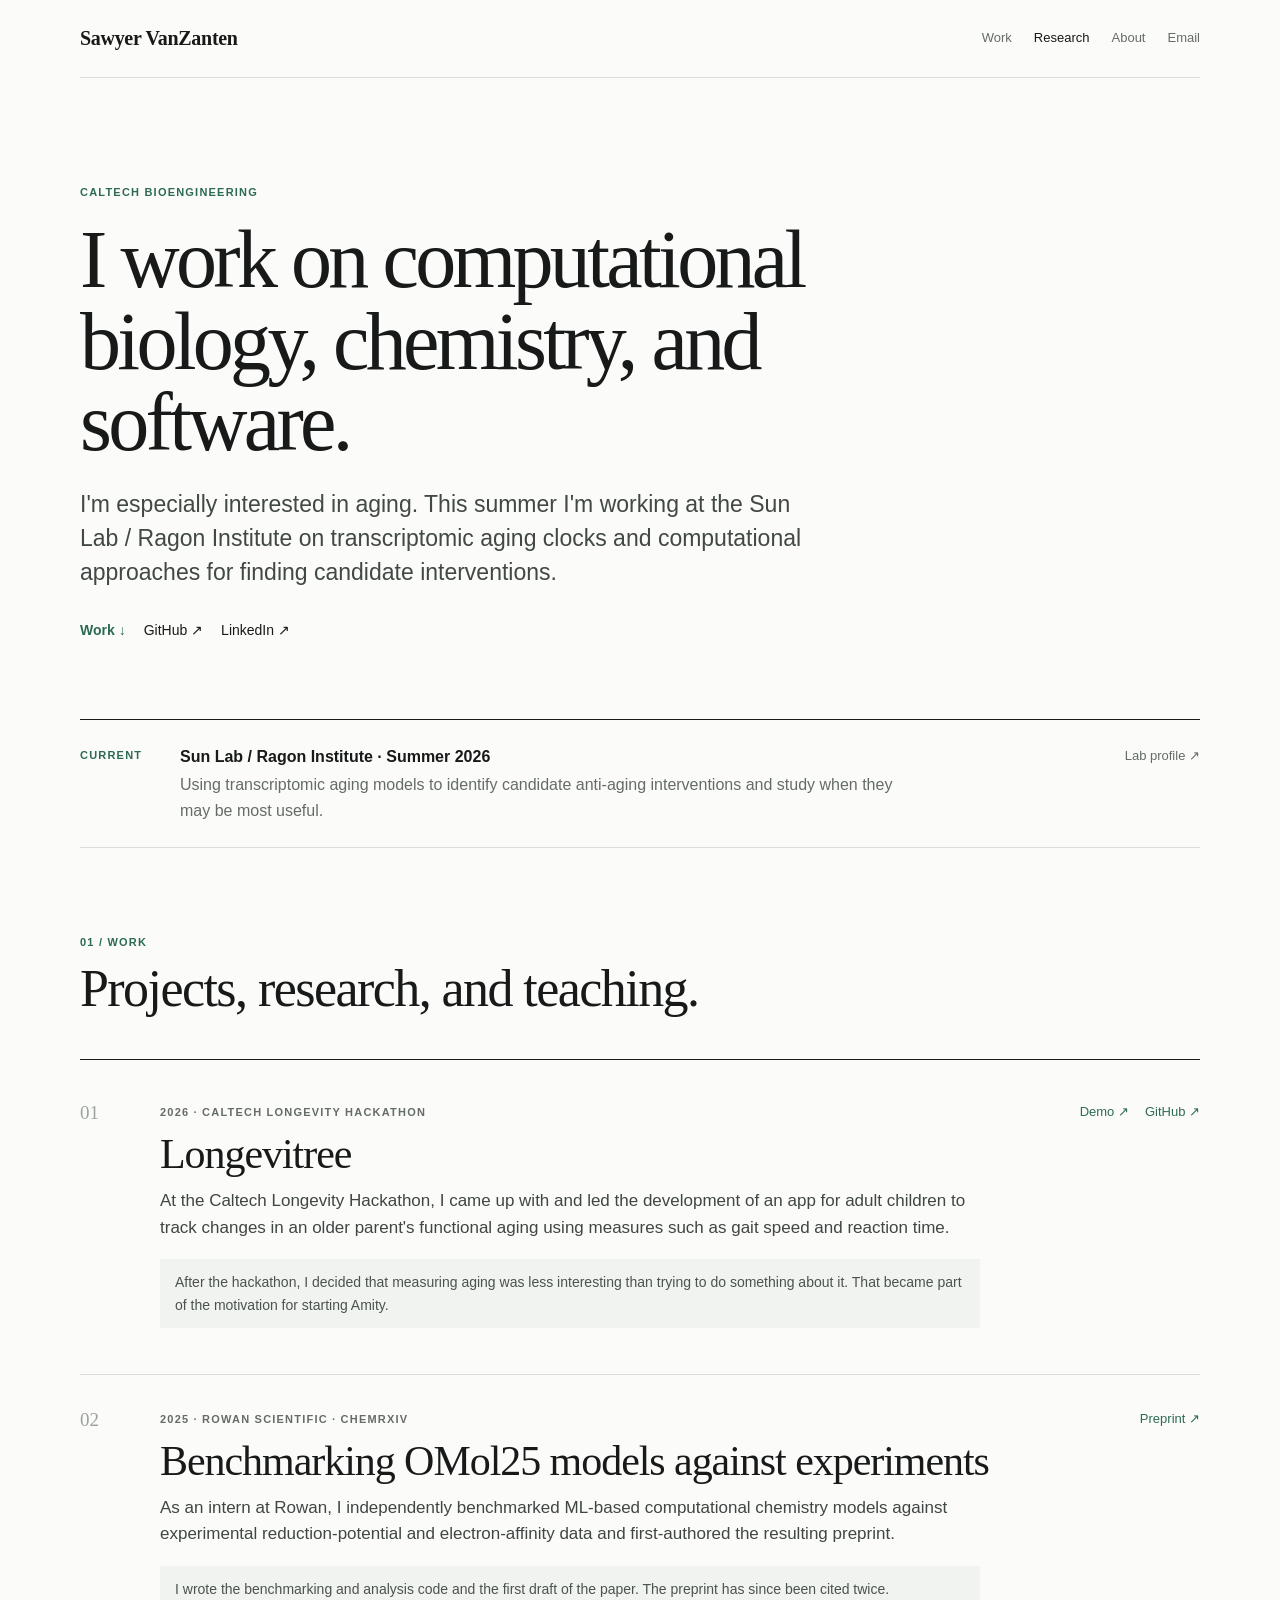
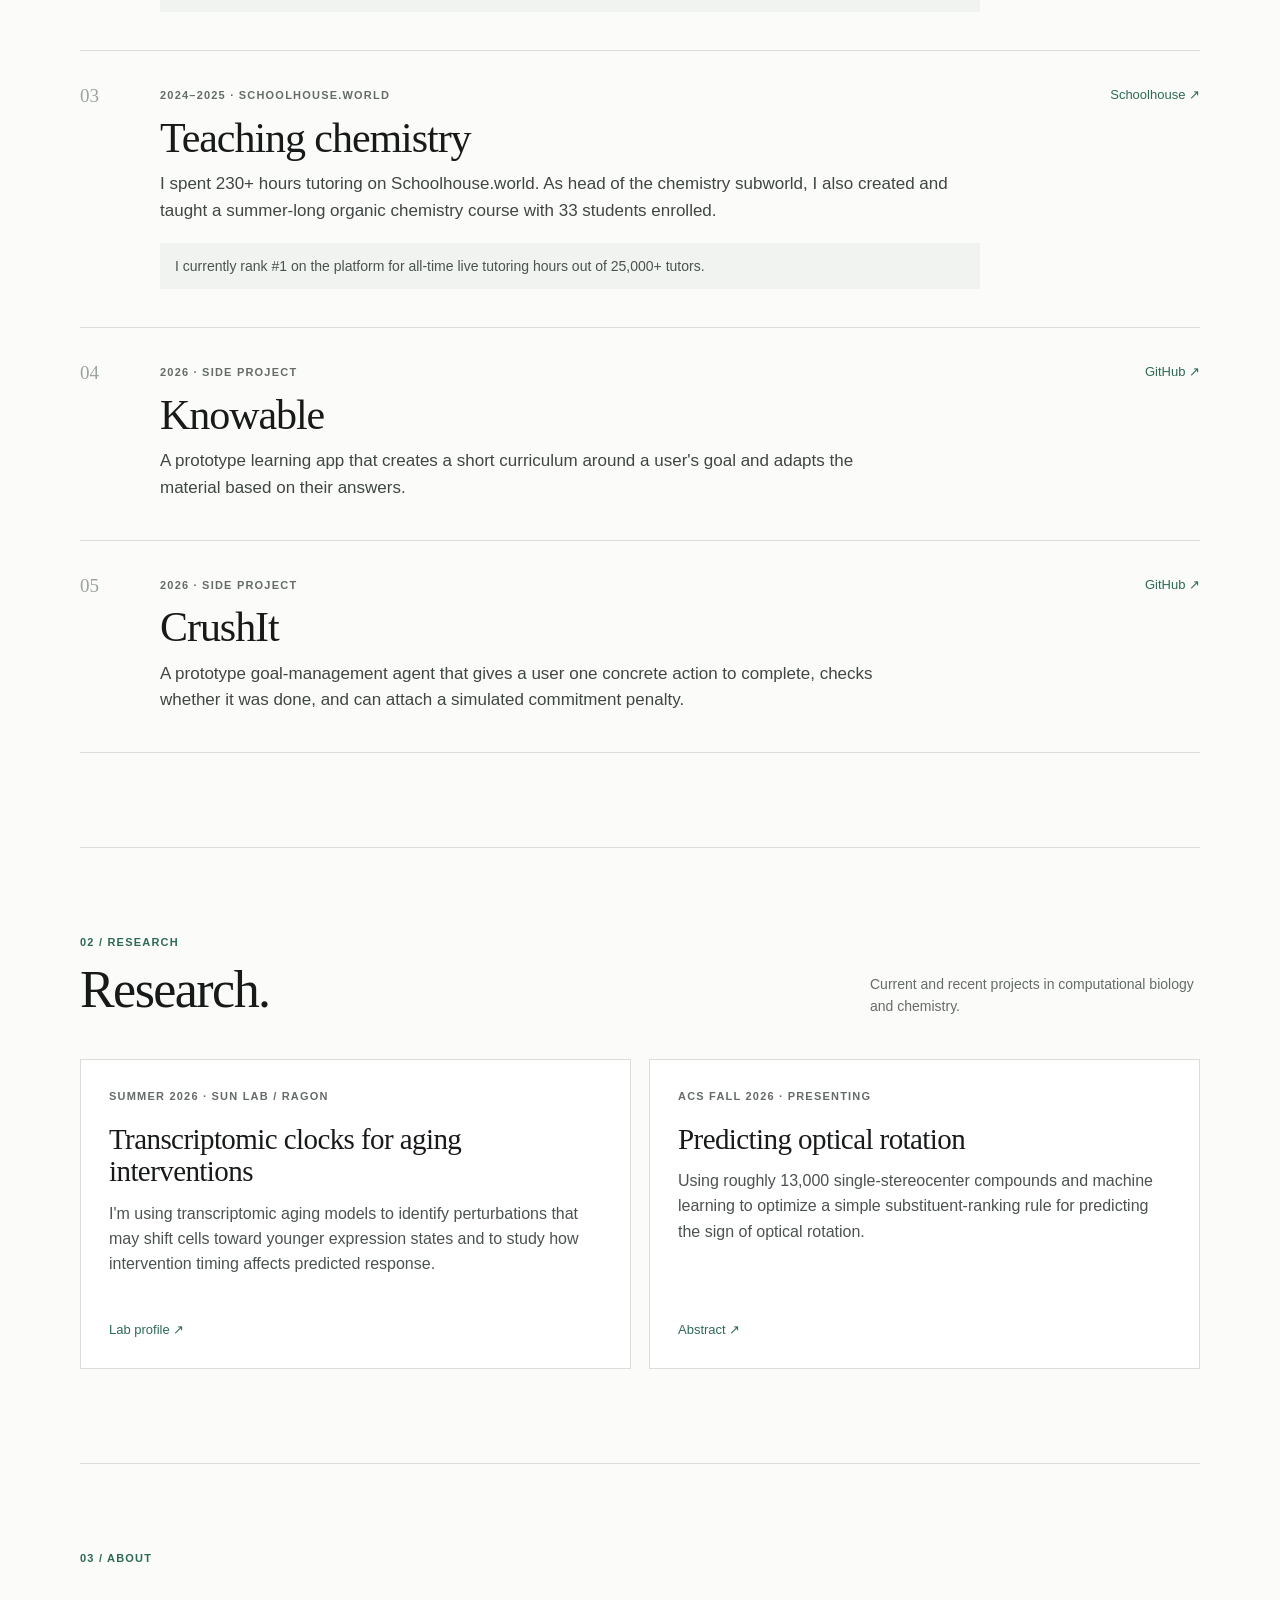
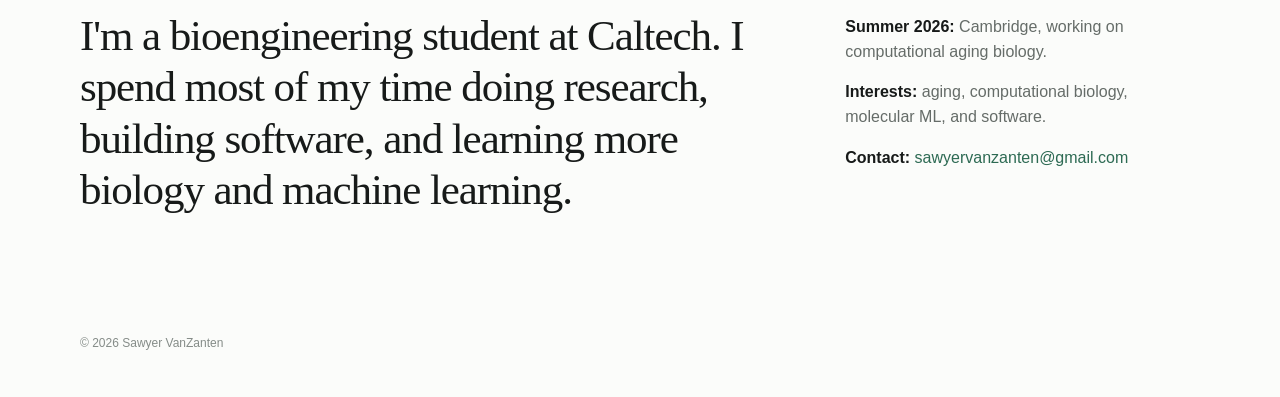
==== index.html @ 2678e421 "Make portfolio copy more direct" ====
<!doctype html>
<html lang="en">
<head>
  <meta charset="utf-8" />
  <meta name="viewport" content="width=device-width, initial-scale=1" />
  <meta name="description" content="Sawyer VanZanten — bioengineering, computational biology, chemistry, and software." />
  <title>Sawyer VanZanten</title>
  <link rel="icon" href="favicon.svg" type="image/svg+xml" />
  <link rel="stylesheet" href="styles.css" />
  <script src="script.js" defer></script>
</head>
<body>
  <header class="site-header">
    <a class="name" href="#top">Sawyer VanZanten</a>
    <nav aria-label="Primary navigation">
      <a href="#work">Work</a>
      <a href="#research">Research</a>
      <a href="#about">About</a>
      <a href="mailto:sawyervanzanten@gmail.com">Email</a>
    </nav>
  </header>

  <main id="top">
    <section class="hero">
      <p class="eyebrow">CALTECH BIOENGINEERING</p>
      <h1>I work on computational biology, chemistry, and software.</h1>
      <p class="lede">I'm especially interested in aging. This summer I'm working at the Sun Lab / Ragon Institute on transcriptomic aging clocks and computational approaches for finding candidate interventions.</p>
      <div class="hero-links">
        <a class="primary-link" href="#work">Work ↓</a>
        <a href="https://github.com/recant" target="_blank" rel="noreferrer">GitHub ↗</a>
        <a href="https://www.linkedin.com/in/sawyer-vanzanten" target="_blank" rel="noreferrer">LinkedIn ↗</a>
      </div>
    </section>

    <section class="now-panel" aria-label="Current work">
      <div class="now-label">CURRENT</div>
      <div class="now-copy">
        <p class="now-title">Sun Lab / Ragon Institute · Summer 2026</p>
        <p>Using transcriptomic aging models to identify candidate anti-aging interventions and study when they may be most useful.</p>
      </div>
      <a href="https://sunlab.mit.edu/members/sawyer-vanzanten.html" target="_blank" rel="noreferrer">Lab profile ↗</a>
    </section>

    <section id="work" class="section">
      <div class="section-head">
        <p class="section-kicker">01 / Work</p>
        <h2>Projects, research, and teaching.</h2>
      </div>

      <div class="work-list">
        <article class="work-card featured">
          <div class="work-index">01</div>
          <div class="work-main">
            <div class="work-topline">
              <p class="meta">2026 · Caltech Longevity Hackathon</p>
              <div class="links"><a href="https://longevityhackathontest.onrender.com/" target="_blank" rel="noreferrer">Demo ↗</a><a href="https://github.com/recant/longevityhackathon" target="_blank" rel="noreferrer">GitHub ↗</a></div>
            </div>
            <h3>Longevitree</h3>
            <p class="work-summary">At the Caltech Longevity Hackathon, I came up with and led the development of an app for adult children to track changes in an older parent's functional aging using measures such as gait speed and reaction time.</p>
            <p class="work-note">After the hackathon, I decided that measuring aging was less interesting than trying to do something about it. That became part of the motivation for starting Amity.</p>
          </div>
        </article>

        <article class="work-card">
          <div class="work-index">02</div>
          <div class="work-main">
            <div class="work-topline">
              <p class="meta">2025 · Rowan Scientific · ChemRxiv</p>
              <div class="links"><a href="https://doi.org/10.26434/chemrxiv-2025-3stpx" target="_blank" rel="noreferrer">Preprint ↗</a></div>
            </div>
            <h3>Benchmarking OMol25 models against experiments</h3>
            <p class="work-summary">As an intern at Rowan, I independently benchmarked ML-based computational chemistry models against experimental reduction-potential and electron-affinity data and first-authored the resulting preprint.</p>
            <p class="work-note">I wrote the benchmarking and analysis code and the first draft of the paper. The preprint has since been cited twice.</p>
          </div>
        </article>

        <article class="work-card">
          <div class="work-index">03</div>
          <div class="work-main">
            <div class="work-topline">
              <p class="meta">2024–2025 · Schoolhouse.world</p>
              <div class="links"><a href="https://schoolhouse.world" target="_blank" rel="noreferrer">Schoolhouse ↗</a></div>
            </div>
            <h3>Teaching chemistry</h3>
            <p class="work-summary">I spent 230+ hours tutoring on Schoolhouse.world. As head of the chemistry subworld, I also created and taught a summer-long organic chemistry course with 33 students enrolled.</p>
            <p class="work-note">I currently rank #1 on the platform for all-time live tutoring hours out of 25,000+ tutors.</p>
          </div>
        </article>

        <article class="work-card compact">
          <div class="work-index">04</div>
          <div class="work-main">
            <div class="work-topline">
              <p class="meta">2026 · Side project</p>
              <div class="links"><a href="https://github.com/recant/Knowable" target="_blank" rel="noreferrer">GitHub ↗</a></div>
            </div>
            <h3>Knowable</h3>
            <p class="work-summary">A prototype learning app that creates a short curriculum around a user's goal and adapts the material based on their answers.</p>
          </div>
        </article>

        <article class="work-card compact">
          <div class="work-index">05</div>
          <div class="work-main">
            <div class="work-topline">
              <p class="meta">2026 · Side project</p>
              <div class="links"><a href="https://github.com/recant/CrushIt" target="_blank" rel="noreferrer">GitHub ↗</a></div>
            </div>
            <h3>CrushIt</h3>
            <p class="work-summary">A prototype goal-management agent that gives a user one concrete action to complete, checks whether it was done, and can attach a simulated commitment penalty.</p>
          </div>
        </article>
      </div>
    </section>

    <section id="research" class="section">
      <div class="section-head split-head">
        <div>
          <p class="section-kicker">02 / Research</p>
          <h2>Research.</h2>
        </div>
        <p class="section-aside">Current and recent projects in computational biology and chemistry.</p>
      </div>

      <div class="research-grid">
        <article class="research-card">
          <p class="meta">SUMMER 2026 · SUN LAB / RAGON</p>
          <h3>Transcriptomic clocks for aging interventions</h3>
          <p>I'm using transcriptomic aging models to identify perturbations that may shift cells toward younger expression states and to study how intervention timing affects predicted response.</p>
          <a href="https://sunlab.mit.edu/members/sawyer-vanzanten.html" target="_blank" rel="noreferrer">Lab profile ↗</a>
        </article>

        <article class="research-card">
          <p class="meta">ACS FALL 2026 · PRESENTING</p>
          <h3>Predicting optical rotation</h3>
          <p>Using roughly 13,000 single-stereocenter compounds and machine learning to optimize a simple substituent-ranking rule for predicting the sign of optical rotation.</p>
          <a href="https://docs.google.com/document/d/1gj6hJZGkeKxrxaBewzFp7AXgk-JntTfAGj2xWqQ45ts/edit?usp=sharing" target="_blank" rel="noreferrer">Abstract ↗</a>
        </article>
      </div>
    </section>

    <section id="about" class="section about">
      <div class="section-head">
        <p class="section-kicker">03 / About</p>
      </div>
      <div class="about-grid">
        <p class="about-big">I'm a bioengineering student at Caltech. I spend most of my time doing research, building software, and learning more biology and machine learning.</p>
        <div class="about-small">
          <p><strong>Summer 2026:</strong> Cambridge, working on computational aging biology.</p>
          <p><strong>Interests:</strong> aging, computational biology, molecular ML, and software.</p>
          <p><strong>Contact:</strong> <a href="mailto:sawyervanzanten@gmail.com">sawyervanzanten@gmail.com</a></p>
        </div>
      </div>
    </section>
  </main>

  <footer>
    <span>© <span id="year"></span> Sawyer VanZanten</span>
  </footer>
</body>
</html>
---- styles.css ----
:root {
  --ink: #171a19;
  --muted: #656c68;
  --line: #d9dedb;
  --paper: #fbfcfa;
  --soft: #f0f3f0;
  --accent: #2d6a53;
  --max: 1120px;
}

* { box-sizing: border-box; }
html { scroll-behavior: smooth; }
body {
  margin: 0;
  color: var(--ink);
  background: var(--paper);
  font-family: Inter, ui-sans-serif, -apple-system, BlinkMacSystemFont, "Segoe UI", Helvetica, Arial, sans-serif;
  font-size: 16px;
  line-height: 1.58;
  -webkit-font-smoothing: antialiased;
}

a { color: inherit; text-decoration: none; }
a:hover { color: var(--accent); }

.site-header {
  width: min(calc(100% - 48px), var(--max));
  margin: 0 auto;
  min-height: 78px;
  display: flex;
  align-items: center;
  justify-content: space-between;
  gap: 24px;
  border-bottom: 1px solid var(--line);
}

.name {
  font-family: Georgia, "Times New Roman", serif;
  font-size: 20px;
  font-weight: 600;
  letter-spacing: -.015em;
}

nav { display: flex; gap: 22px; align-items: center; }
nav a { color: var(--muted); font-size: 13px; }
nav a.active, nav a:hover { color: var(--ink); }

main, footer {
  width: min(calc(100% - 48px), var(--max));
  margin: 0 auto;
}

.hero {
  padding: 106px 0 78px;
  max-width: 950px;
}

.eyebrow, .section-kicker, .meta, .now-label {
  margin: 0;
  font-size: 11px;
  font-weight: 700;
  letter-spacing: .11em;
  text-transform: uppercase;
}

.eyebrow, .section-kicker { color: var(--accent); }

.hero h1 {
  margin: 18px 0 24px;
  max-width: 930px;
  font-family: Georgia, "Times New Roman", serif;
  font-size: clamp(48px, 7vw, 82px);
  line-height: .99;
  font-weight: 400;
  letter-spacing: -.045em;
}

.lede {
  max-width: 750px;
  margin: 0;
  color: #414845;
  font-size: clamp(18px, 2.2vw, 23px);
  line-height: 1.48;
}

.hero-links {
  display: flex;
  flex-wrap: wrap;
  gap: 18px;
  margin-top: 30px;
  font-size: 14px;
}
.primary-link { color: var(--accent); font-weight: 700; }

.now-panel {
  display: grid;
  grid-template-columns: 76px 1fr auto;
  gap: 24px;
  align-items: start;
  padding: 24px 0;
  border-top: 1px solid var(--ink);
  border-bottom: 1px solid var(--line);
}
.now-label { color: var(--accent); padding-top: 3px; }
.now-copy p { margin: 0; }
.now-title { font-weight: 700; margin-bottom: 3px !important; }
.now-copy p:last-child { color: var(--muted); max-width: 720px; }
.now-panel > a { font-size: 13px; color: var(--muted); white-space: nowrap; padding-top: 2px; }

.section {
  padding: 86px 0 94px;
  border-bottom: 1px solid var(--line);
}
.section-head { margin-bottom: 42px; }
.section-head h2 {
  max-width: 760px;
  margin: 11px 0 0;
  font-family: Georgia, "Times New Roman", serif;
  font-size: clamp(34px, 4.6vw, 52px);
  line-height: 1.05;
  font-weight: 400;
  letter-spacing: -.03em;
}
.split-head {
  display: grid;
  grid-template-columns: minmax(0, 1fr) 330px;
  gap: 56px;
  align-items: end;
}
.section-aside { margin: 0; color: var(--muted); font-size: 14px; }

.work-list { border-top: 1px solid var(--ink); }
.work-card {
  display: grid;
  grid-template-columns: 58px 1fr;
  gap: 22px;
  padding: 34px 0 38px;
  border-bottom: 1px solid var(--line);
}
.work-card.featured { padding-top: 42px; padding-bottom: 46px; }
.work-index {
  color: #9ba39e;
  font-family: Georgia, "Times New Roman", serif;
  font-size: 19px;
  line-height: 1.2;
}
.work-topline {
  display: flex;
  align-items: baseline;
  justify-content: space-between;
  gap: 24px;
}
.meta { color: var(--muted); }
.links { display: flex; gap: 16px; flex-wrap: wrap; font-size: 13px; }
.links a { color: var(--accent); }
.work-card h3 {
  margin: 10px 0 10px;
  font-family: Georgia, "Times New Roman", serif;
  font-size: clamp(28px, 3.8vw, 42px);
  line-height: 1.08;
  font-weight: 500;
  letter-spacing: -.025em;
}
.work-summary {
  max-width: 820px;
  margin: 0;
  color: #3f4643;
  font-size: 17px;
}
.work-note {
  max-width: 820px;
  margin: 18px 0 0;
  padding: 12px 15px;
  background: var(--soft);
  color: #4b534f;
  font-size: 14px;
}
.work-note span { color: var(--ink); font-weight: 700; }
.compact .work-summary { max-width: 720px; }

.research-grid {
  display: grid;
  grid-template-columns: repeat(2, minmax(0, 1fr));
  gap: 18px;
}
.research-card {
  min-height: 310px;
  display: flex;
  flex-direction: column;
  padding: 28px;
  border: 1px solid var(--line);
  background: #fff;
}
.research-card h3 {
  margin: 17px 0 13px;
  font-family: Georgia, "Times New Roman", serif;
  font-size: 29px;
  line-height: 1.12;
  font-weight: 500;
  letter-spacing: -.02em;
}
.research-card > p:not(.meta) { margin: 0; color: #4b524f; }
.research-card > a { margin-top: auto; padding-top: 26px; color: var(--accent); font-size: 13px; }

.about { border-bottom: 0; }
.about-grid {
  display: grid;
  grid-template-columns: minmax(0, 1.55fr) minmax(260px, .8fr);
  gap: 78px;
  align-items: start;
}
.about-big {
  margin: 0;
  font-family: Georgia, "Times New Roman", serif;
  font-size: clamp(29px, 4vw, 43px);
  line-height: 1.2;
  letter-spacing: -.025em;
}
.about-small { padding-top: 4px; }
.about-small p { margin: 0 0 15px; color: var(--muted); }
.about-small strong { color: var(--ink); }
.about-small a { color: var(--accent); }

footer {
  display: flex;
  justify-content: space-between;
  gap: 24px;
  padding: 24px 0 44px;
  color: #858c88;
  font-size: 12px;
}

@media (max-width: 760px) {
  .site-header, main, footer { width: min(calc(100% - 30px), var(--max)); }
  .site-header { min-height: 68px; }
  nav { gap: 13px; }
  nav a:nth-child(2) { display: none; }
  .hero { padding: 70px 0 58px; }
  .hero h1 { font-size: 49px; }
  .now-panel { grid-template-columns: 1fr; gap: 8px; }
  .now-panel > a { padding-top: 4px; }
  .section { padding: 64px 0 68px; }
  .split-head { grid-template-columns: 1fr; gap: 20px; }
  .work-card { grid-template-columns: 34px 1fr; gap: 10px; }
  .work-topline { display: block; }
  .links { margin-top: 7px; }
  .research-grid, .about-grid { grid-template-columns: 1fr; }
  .research-card { min-height: 0; }
  .about-grid { gap: 30px; }
  footer { flex-direction: column; gap: 4px; }
}
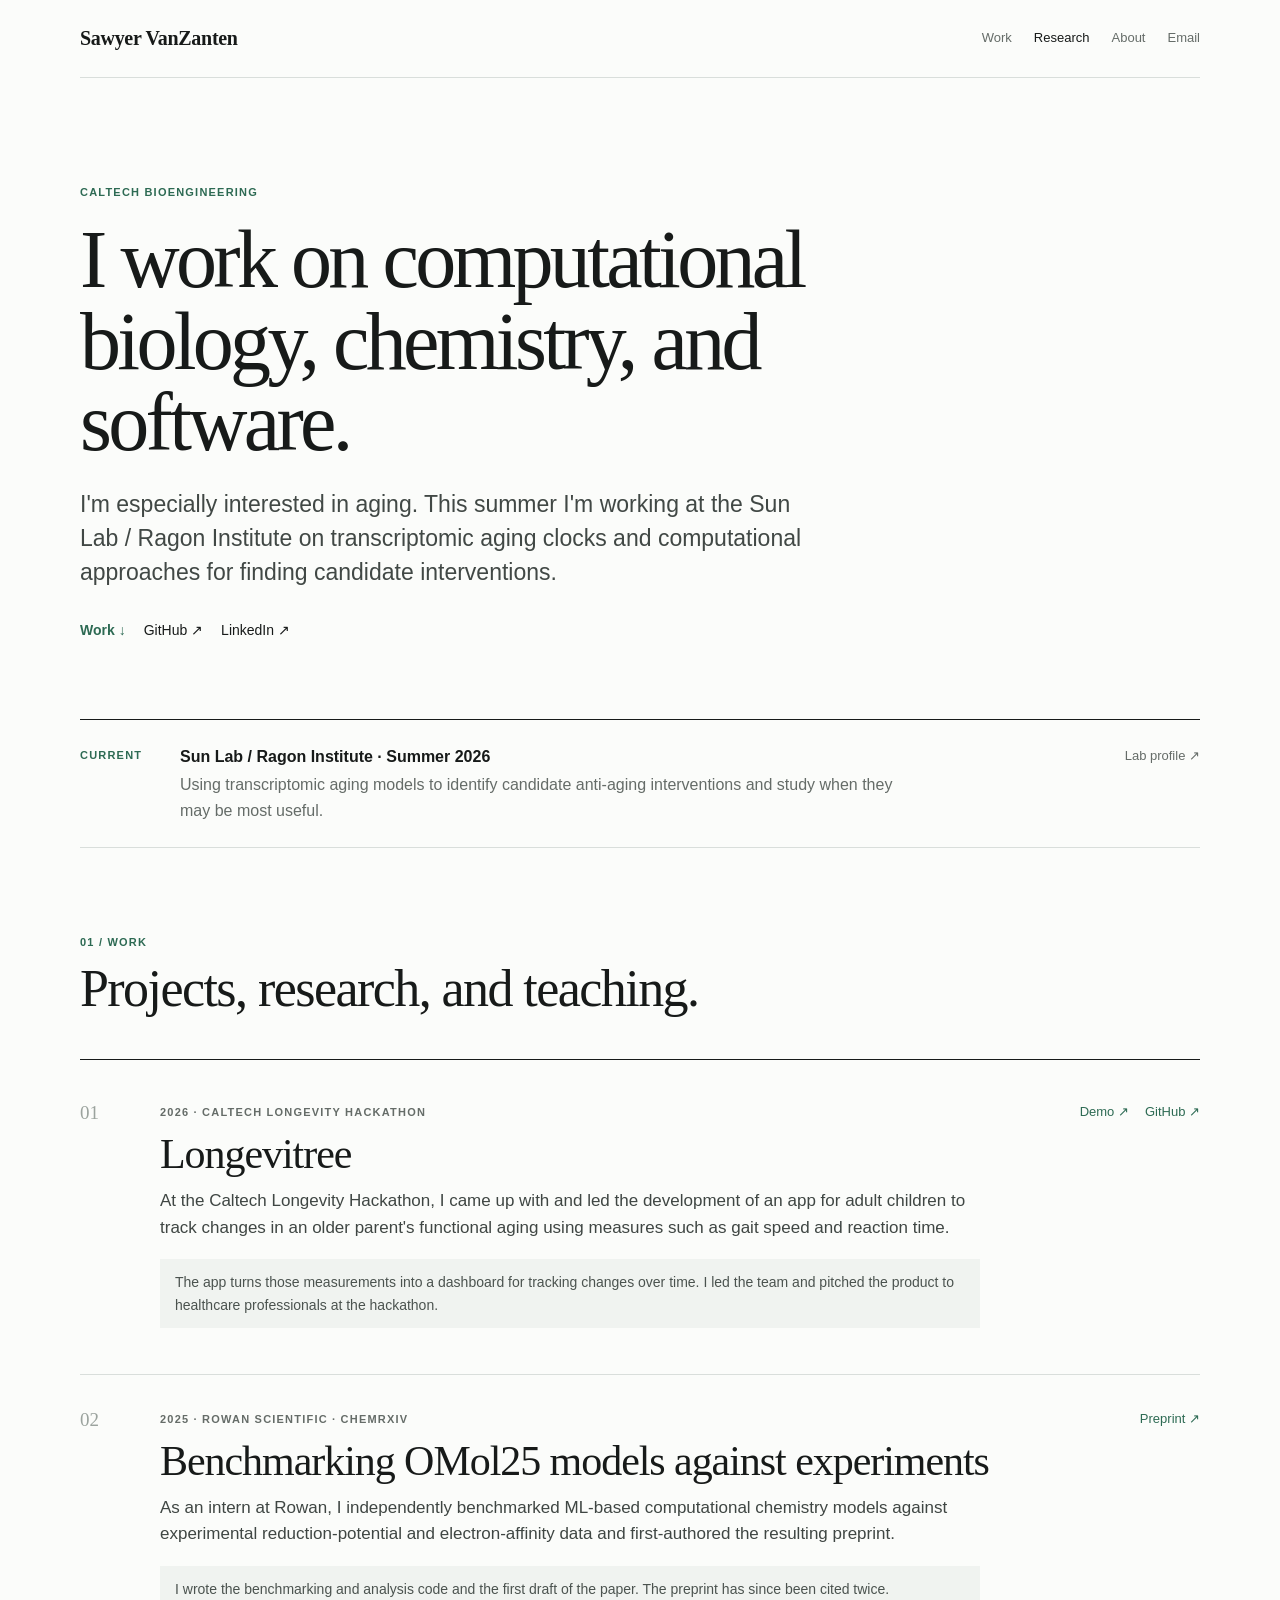
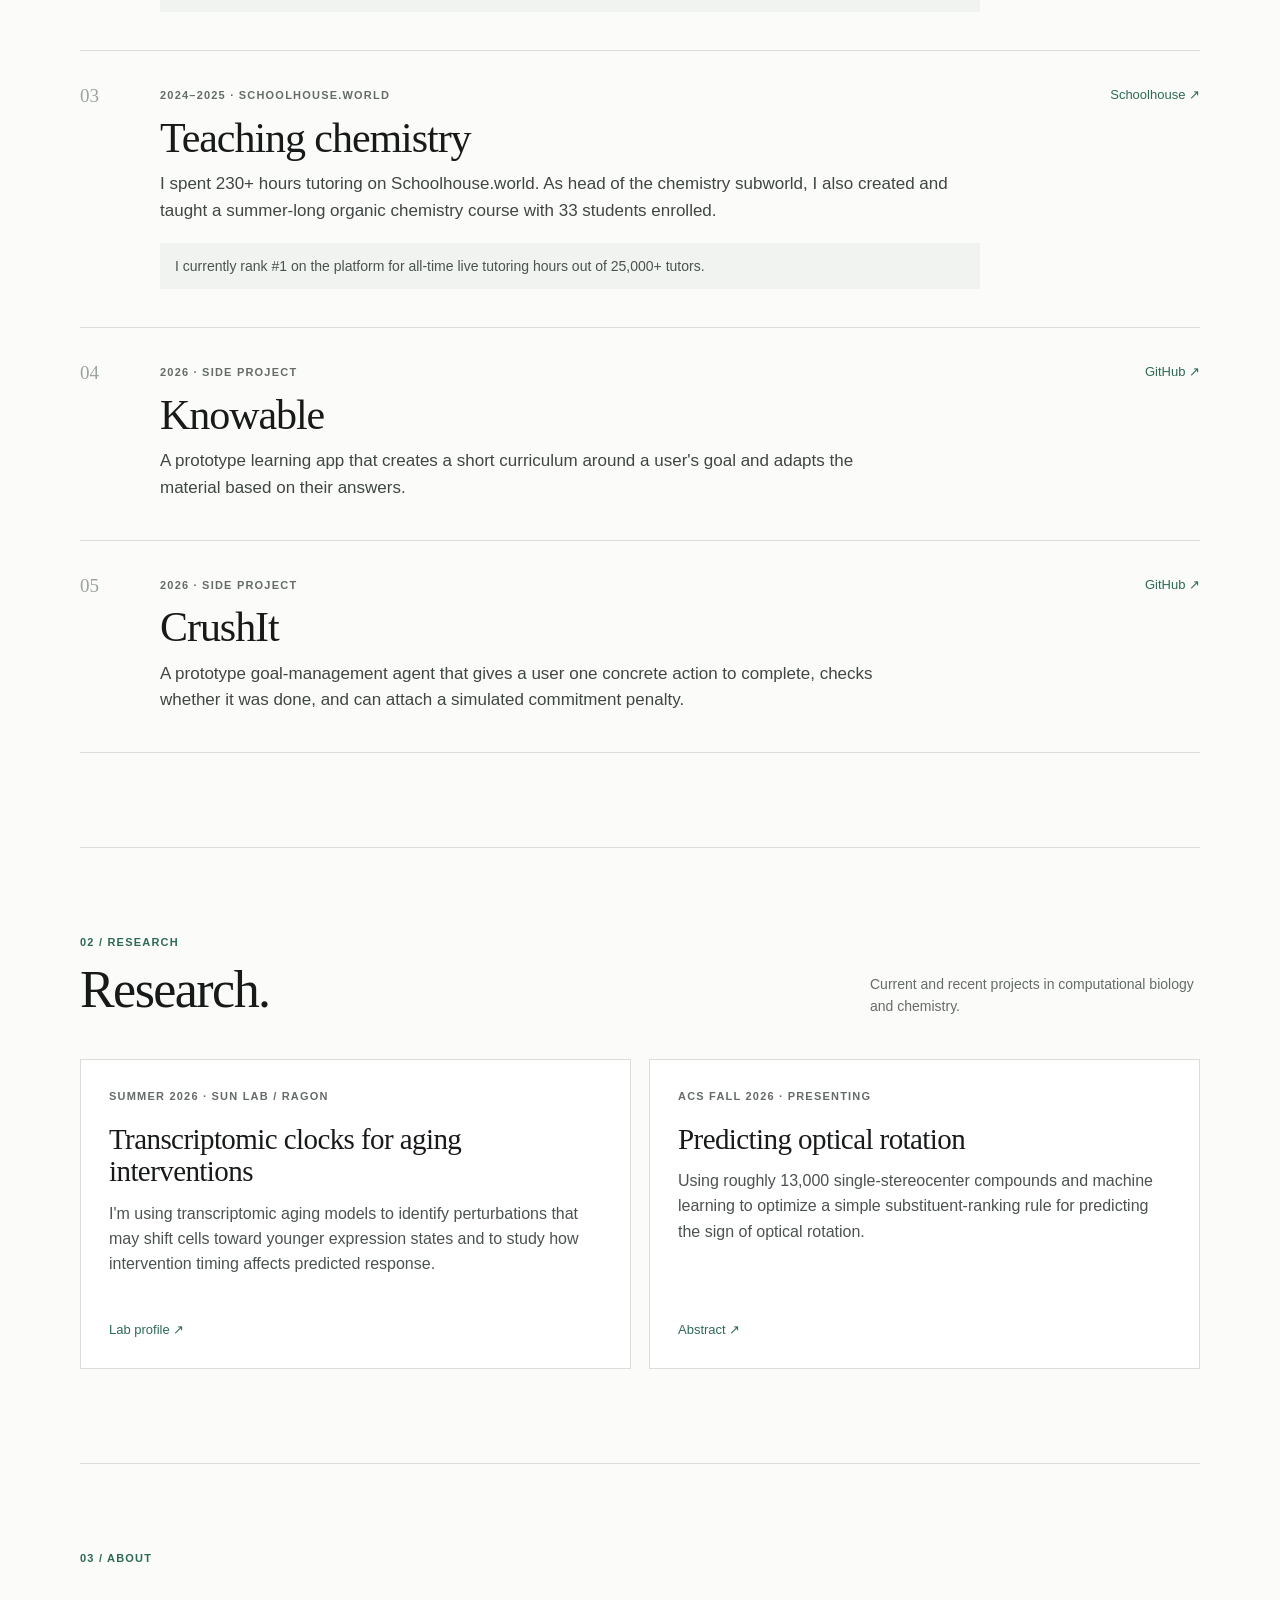
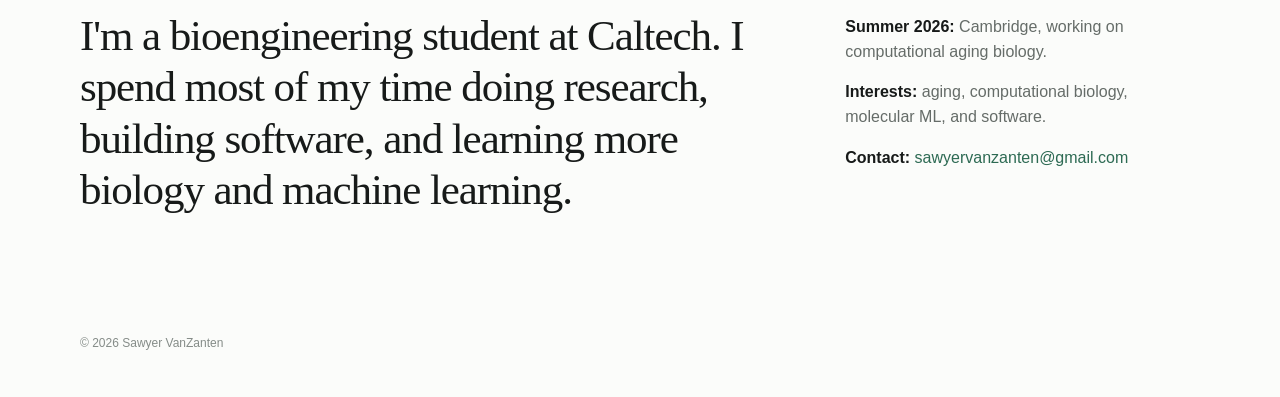
==== commit 0b50acb4: "Remove Amity framing from Longevitree" ====
--- a/index.html
+++ b/index.html
@@ -57,7 +57,7 @@
             </div>
             <h3>Longevitree</h3>
             <p class="work-summary">At the Caltech Longevity Hackathon, I came up with and led the development of an app for adult children to track changes in an older parent's functional aging using measures such as gait speed and reaction time.</p>
-            <p class="work-note">After the hackathon, I decided that measuring aging was less interesting than trying to do something about it. That became part of the motivation for starting Amity.</p>
+            <p class="work-note">The app turns those measurements into a dashboard for tracking changes over time. I led the team and pitched the product to healthcare professionals at the hackathon.</p>
           </div>
         </article>
 
@@ -158,4 +158,4 @@
     <span>© <span id="year"></span> Sawyer VanZanten</span>
   </footer>
 </body>
-</html>
+</html>
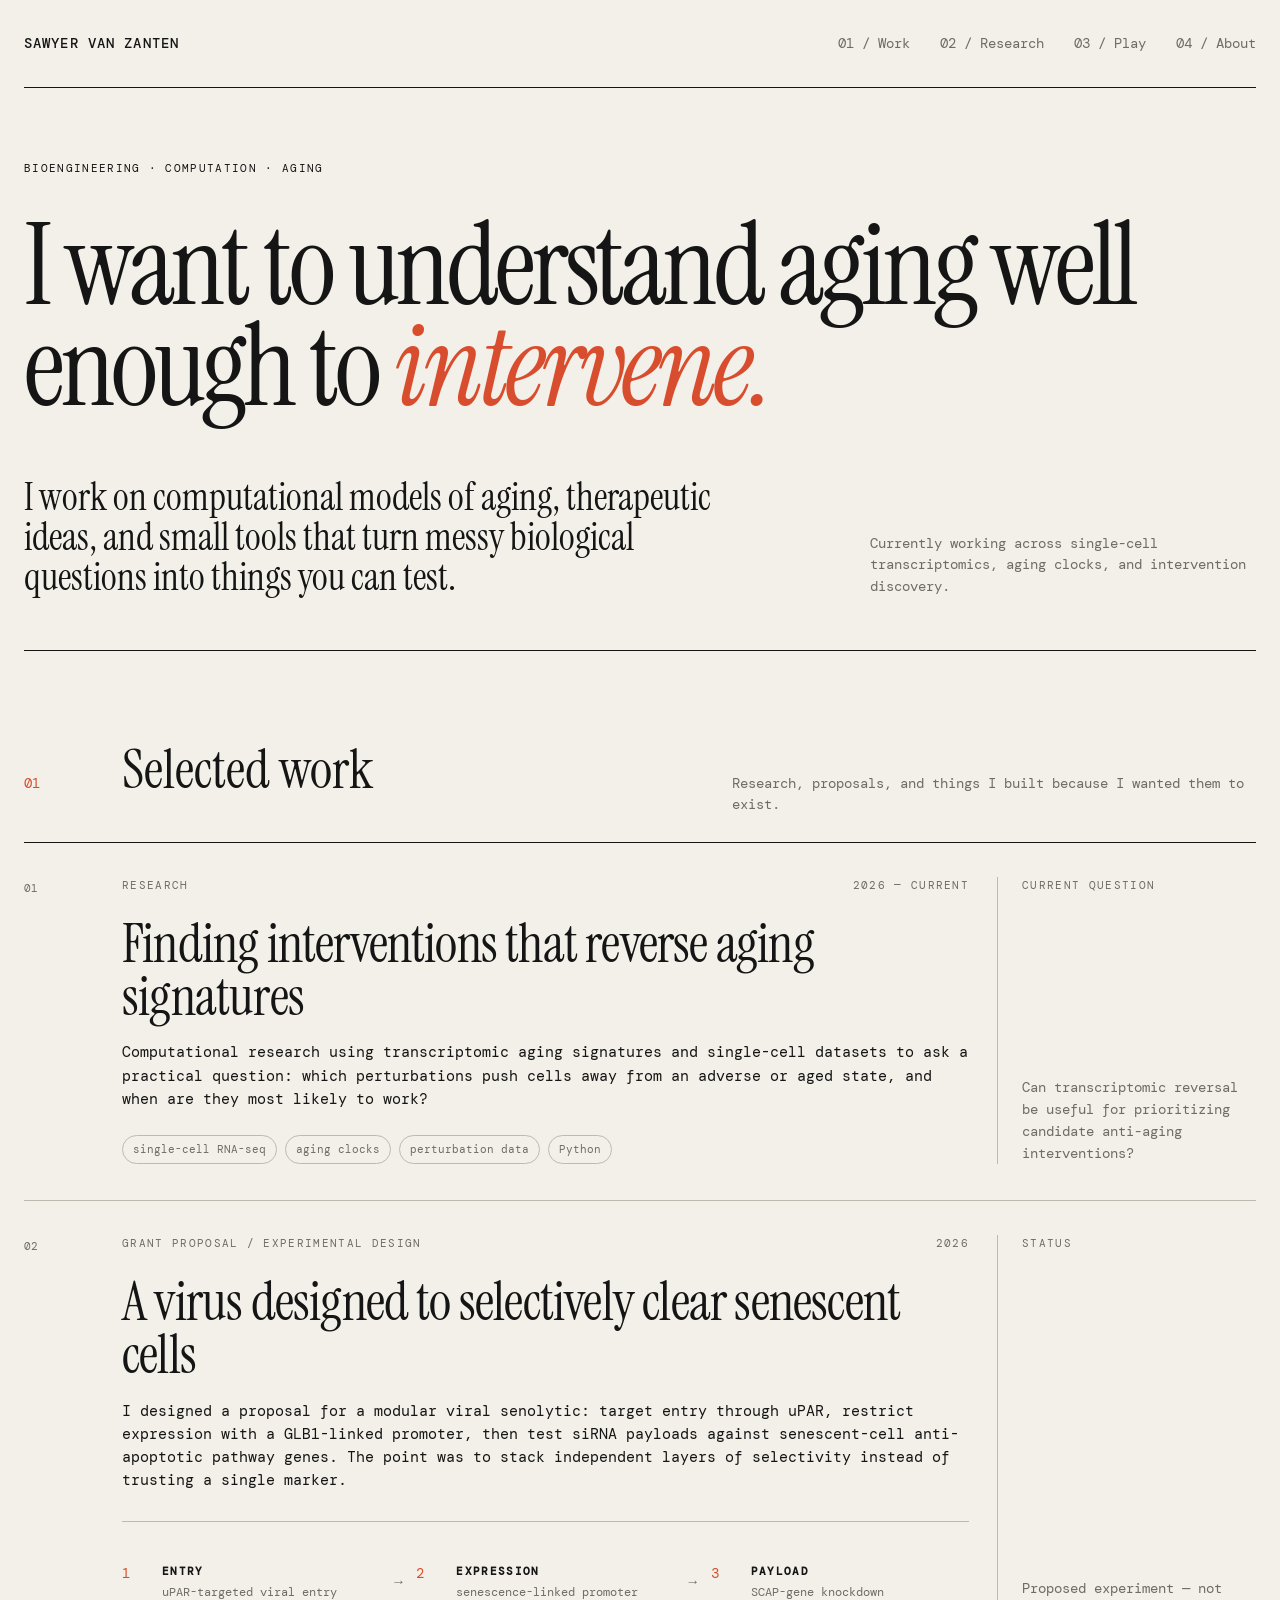
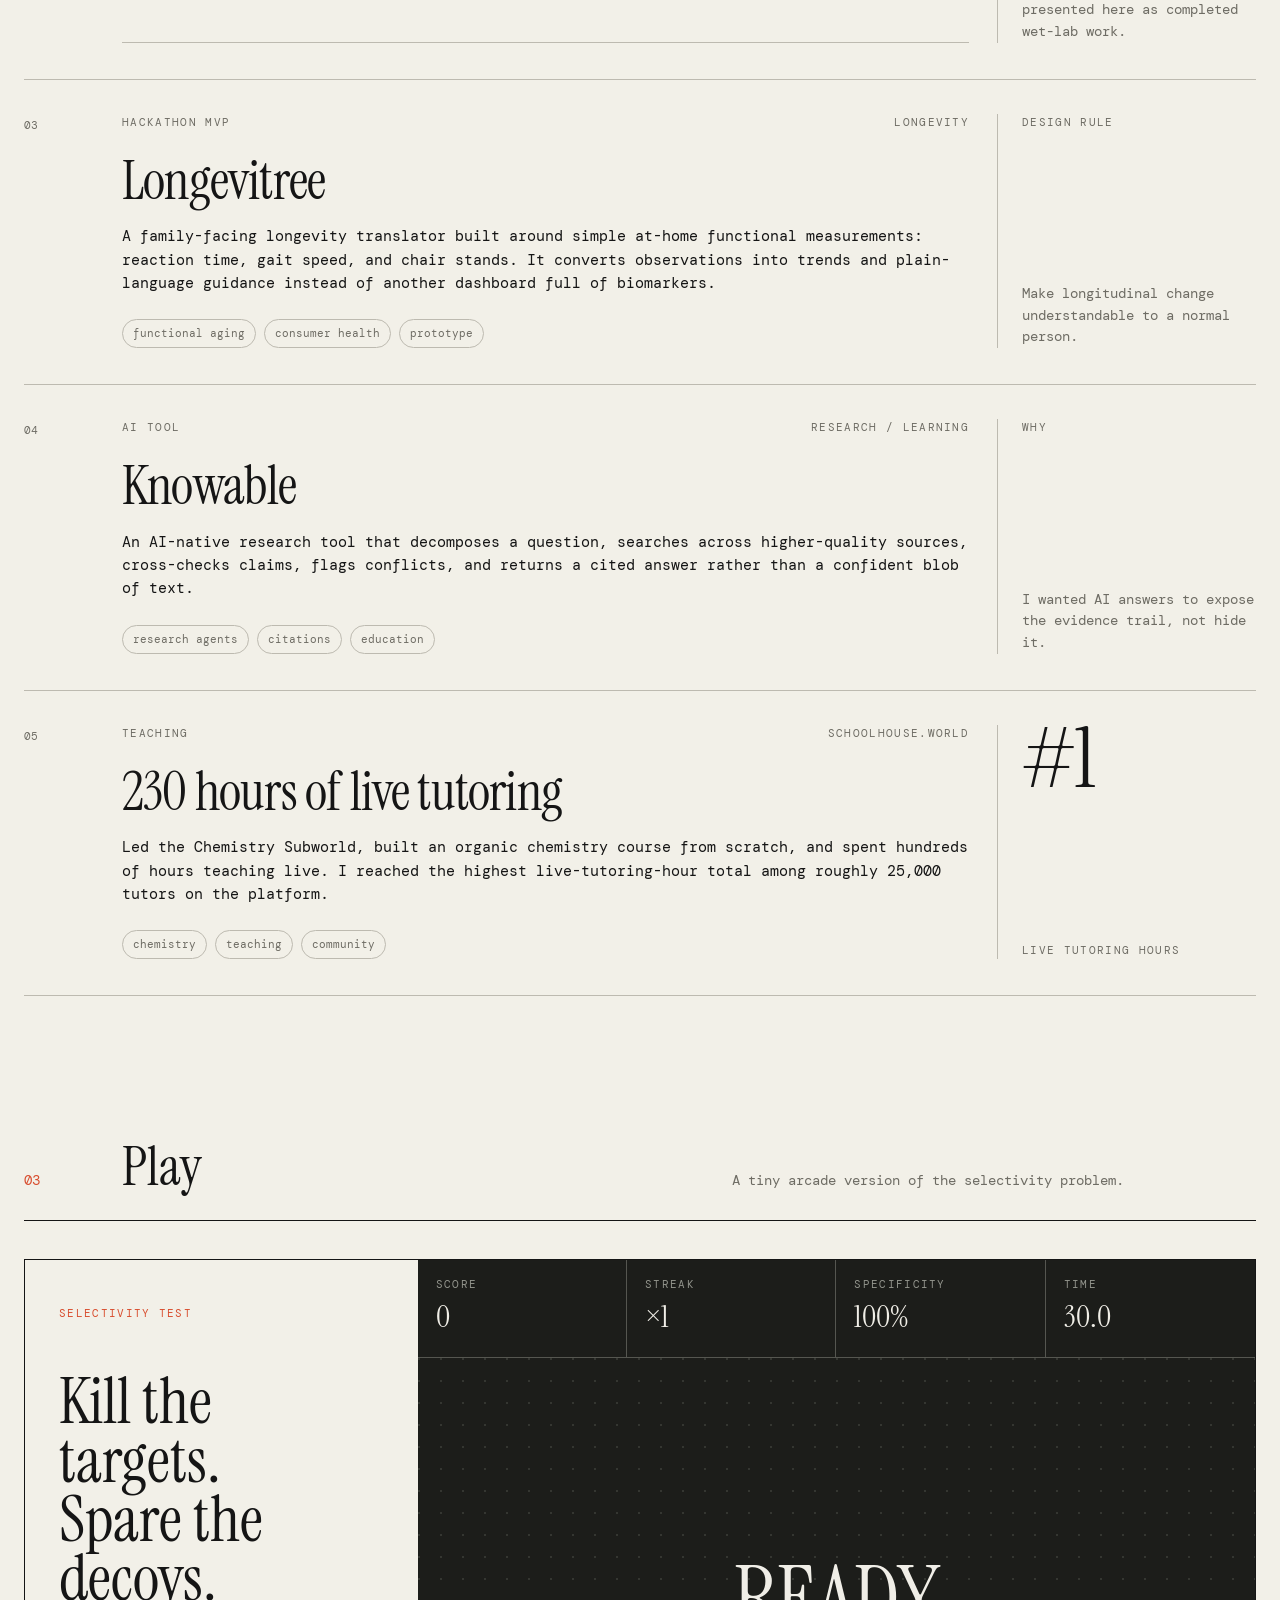
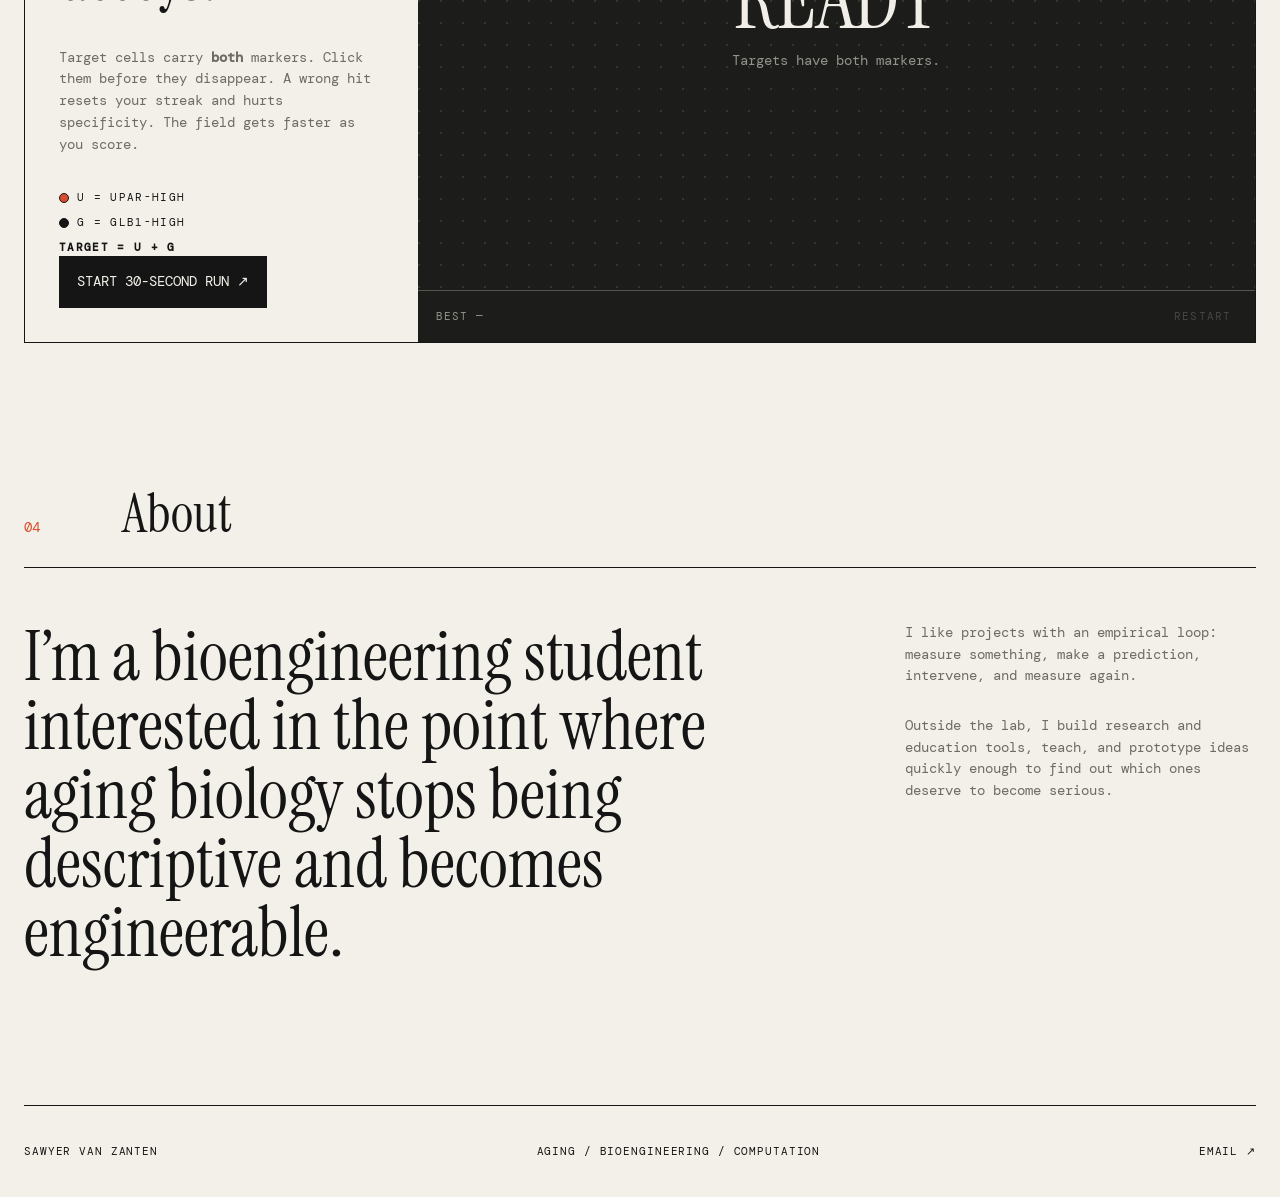
==== commit a3fd7045: "Expand portfolio and add selectivity game" ====
--- a/index.html
+++ b/index.html
@@ -3,159 +3,188 @@
 <head>
   <meta charset="utf-8" />
   <meta name="viewport" content="width=device-width, initial-scale=1" />
-  <meta name="description" content="Sawyer VanZanten — bioengineering, computational biology, chemistry, and software." />
-  <title>Sawyer VanZanten</title>
+  <meta name="description" content="Sawyer Van Zanten — aging research, computational biology, and experimental projects." />
+  <meta name="theme-color" content="#f2f0e8" />
+  <title>Sawyer Van Zanten</title>
   <link rel="icon" href="favicon.svg" type="image/svg+xml" />
-  <link rel="stylesheet" href="styles.css" />
-  <script src="script.js" defer></script>
+  <link rel="preconnect" href="https://fonts.googleapis.com" />
+  <link rel="preconnect" href="https://fonts.gstatic.com" crossorigin />
+  <link href="https://fonts.googleapis.com/css2?family=DM+Mono:wght@400;500&family=Instrument+Serif:ital@0;1&display=swap" rel="stylesheet" />
+  <link rel="stylesheet" href="./styles.css" />
 </head>
 <body>
-  <header class="site-header">
-    <a class="name" href="#top">Sawyer VanZanten</a>
-    <nav aria-label="Primary navigation">
-      <a href="#work">Work</a>
-      <a href="#research">Research</a>
-      <a href="#about">About</a>
-      <a href="mailto:sawyervanzanten@gmail.com">Email</a>
-    </nav>
-  </header>
+  <div class="page-shell">
+    <header class="site-header">
+      <a class="wordmark" href="#top">SAWYER VAN ZANTEN</a>
+      <nav aria-label="Primary navigation">
+        <a href="#work">01 / Work</a>
+        <a href="#research">02 / Research</a>
+        <a href="#play">03 / Play</a>
+        <a href="#about">04 / About</a>
+      </nav>
+    </header>
 
-  <main id="top">
-    <section class="hero">
-      <p class="eyebrow">CALTECH BIOENGINEERING</p>
-      <h1>I work on computational biology, chemistry, and software.</h1>
-      <p class="lede">I'm especially interested in aging. This summer I'm working at the Sun Lab / Ragon Institute on transcriptomic aging clocks and computational approaches for finding candidate interventions.</p>
-      <div class="hero-links">
-        <a class="primary-link" href="#work">Work ↓</a>
-        <a href="https://github.com/recant" target="_blank" rel="noreferrer">GitHub ↗</a>
-        <a href="https://www.linkedin.com/in/sawyer-vanzanten" target="_blank" rel="noreferrer">LinkedIn ↗</a>
-      </div>
-    </section>
+    <main id="top">
+      <section class="hero section-rule">
+        <div class="hero-kicker">BIOENGINEERING · COMPUTATION · AGING</div>
+        <h1>I want to understand aging well enough to <em>intervene.</em></h1>
+        <div class="hero-bottom">
+          <p class="lede">I work on computational models of aging, therapeutic ideas, and small tools that turn messy biological questions into things you can test.</p>
+          <p class="side-note">Currently working across single-cell transcriptomics, aging clocks, and intervention discovery.</p>
+        </div>
+      </section>
 
-    <section class="now-panel" aria-label="Current work">
-      <div class="now-label">CURRENT</div>
-      <div class="now-copy">
-        <p class="now-title">Sun Lab / Ragon Institute · Summer 2026</p>
-        <p>Using transcriptomic aging models to identify candidate anti-aging interventions and study when they may be most useful.</p>
-      </div>
-      <a href="https://sunlab.mit.edu/members/sawyer-vanzanten.html" target="_blank" rel="noreferrer">Lab profile ↗</a>
-    </section>
+      <section id="work" class="section-block">
+        <div class="section-heading">
+          <span>01</span>
+          <h2>Selected work</h2>
+          <p>Research, proposals, and things I built because I wanted them to exist.</p>
+        </div>
 
-    <section id="work" class="section">
-      <div class="section-head">
-        <p class="section-kicker">01 / Work</p>
-        <h2>Projects, research, and teaching.</h2>
-      </div>
+        <div class="project-list">
+          <article class="project featured">
+            <div class="project-index">01</div>
+            <div class="project-main">
+              <div class="project-meta"><span>RESEARCH</span><span>2026 — CURRENT</span></div>
+              <h3>Finding interventions that reverse aging signatures</h3>
+              <p>Computational research using transcriptomic aging signatures and single-cell datasets to ask a practical question: which perturbations push cells away from an adverse or aged state, and when are they most likely to work?</p>
+              <ul class="project-tags" aria-label="Project topics">
+                <li>single-cell RNA-seq</li><li>aging clocks</li><li>perturbation data</li><li>Python</li>
+              </ul>
+            </div>
+            <div class="project-aside">
+              <div class="micro-label">CURRENT QUESTION</div>
+              <p>Can transcriptomic reversal be useful for prioritizing candidate anti-aging interventions?</p>
+            </div>
+          </article>
 
-      <div class="work-list">
-        <article class="work-card featured">
-          <div class="work-index">01</div>
-          <div class="work-main">
-            <div class="work-topline">
-              <p class="meta">2026 · Caltech Longevity Hackathon</p>
-              <div class="links"><a href="https://longevityhackathontest.onrender.com/" target="_blank" rel="noreferrer">Demo ↗</a><a href="https://github.com/recant/longevityhackathon" target="_blank" rel="noreferrer">GitHub ↗</a></div>
+          <article class="project" id="research">
+            <div class="project-index">02</div>
+            <div class="project-main">
+              <div class="project-meta"><span>GRANT PROPOSAL / EXPERIMENTAL DESIGN</span><span>2026</span></div>
+              <h3>A virus designed to selectively clear senescent cells</h3>
+              <p>I designed a proposal for a modular viral senolytic: target entry through uPAR, restrict expression with a GLB1-linked promoter, then test siRNA payloads against senescent-cell anti-apoptotic pathway genes. The point was to stack independent layers of selectivity instead of trusting a single marker.</p>
+              <div class="proposal-diagram" role="img" aria-label="Three layers of proposed selectivity: entry, expression, payload">
+                <div><span>1</span><strong>ENTRY</strong><small>uPAR-targeted viral entry</small></div>
+                <div class="diagram-arrow">→</div>
+                <div><span>2</span><strong>EXPRESSION</strong><small>senescence-linked promoter</small></div>
+                <div class="diagram-arrow">→</div>
+                <div><span>3</span><strong>PAYLOAD</strong><small>SCAP-gene knockdown</small></div>
+              </div>
             </div>
-            <h3>Longevitree</h3>
-            <p class="work-summary">At the Caltech Longevity Hackathon, I came up with and led the development of an app for adult children to track changes in an older parent's functional aging using measures such as gait speed and reaction time.</p>
-            <p class="work-note">The app turns those measurements into a dashboard for tracking changes over time. I led the team and pitched the product to healthcare professionals at the hackathon.</p>
+            <div class="project-aside">
+              <div class="micro-label">STATUS</div>
+              <p>Proposed experiment — not presented here as completed wet-lab work.</p>
+            </div>
+          </article>
+
+          <article class="project">
+            <div class="project-index">03</div>
+            <div class="project-main">
+              <div class="project-meta"><span>HACKATHON MVP</span><span>LONGEVITY</span></div>
+              <h3>Longevitree</h3>
+              <p>A family-facing longevity translator built around simple at-home functional measurements: reaction time, gait speed, and chair stands. It converts observations into trends and plain-language guidance instead of another dashboard full of biomarkers.</p>
+              <ul class="project-tags"><li>functional aging</li><li>consumer health</li><li>prototype</li></ul>
+            </div>
+            <div class="project-aside">
+              <div class="micro-label">DESIGN RULE</div>
+              <p>Make longitudinal change understandable to a normal person.</p>
+            </div>
+          </article>
+
+          <article class="project">
+            <div class="project-index">04</div>
+            <div class="project-main">
+              <div class="project-meta"><span>AI TOOL</span><span>RESEARCH / LEARNING</span></div>
+              <h3>Knowable</h3>
+              <p>An AI-native research tool that decomposes a question, searches across higher-quality sources, cross-checks claims, flags conflicts, and returns a cited answer rather than a confident blob of text.</p>
+              <ul class="project-tags"><li>research agents</li><li>citations</li><li>education</li></ul>
+            </div>
+            <div class="project-aside">
+              <div class="micro-label">WHY</div>
+              <p>I wanted AI answers to expose the evidence trail, not hide it.</p>
+            </div>
+          </article>
+
+          <article class="project">
+            <div class="project-index">05</div>
+            <div class="project-main">
+              <div class="project-meta"><span>TEACHING</span><span>SCHOOLHOUSE.WORLD</span></div>
+              <h3>230 hours of live tutoring</h3>
+              <p>Led the Chemistry Subworld, built an organic chemistry course from scratch, and spent hundreds of hours teaching live. I reached the highest live-tutoring-hour total among roughly 25,000 tutors on the platform.</p>
+              <ul class="project-tags"><li>chemistry</li><li>teaching</li><li>community</li></ul>
+            </div>
+            <div class="project-aside">
+              <div class="stat-big">#1</div>
+              <div class="micro-label">LIVE TUTORING HOURS</div>
+            </div>
+          </article>
+        </div>
+      </section>
+
+      <section id="play" class="section-block game-section">
+        <div class="section-heading">
+          <span>03</span>
+          <h2>Play</h2>
+          <p>A tiny arcade version of the selectivity problem.</p>
+        </div>
+
+        <div class="game-wrap">
+          <div class="game-intro">
+            <p class="game-title">SELECTIVITY TEST</p>
+            <h3>Kill the targets.<br />Spare the decoys.</h3>
+            <p>Target cells carry <strong>both</strong> markers. Click them before they disappear. A wrong hit resets your streak and hurts specificity. The field gets faster as you score.</p>
+            <div class="marker-key">
+              <span><i class="marker marker-u"></i> U = uPAR-high</span>
+              <span><i class="marker marker-g"></i> G = GLB1-high</span>
+              <span><b>Target = U + G</b></span>
+            </div>
+            <button class="start-button" id="start-game" type="button">START 30-SECOND RUN ↗</button>
           </div>
-        </article>
 
-        <article class="work-card">
-          <div class="work-index">02</div>
-          <div class="work-main">
-            <div class="work-topline">
-              <p class="meta">2025 · Rowan Scientific · ChemRxiv</p>
-              <div class="links"><a href="https://doi.org/10.26434/chemrxiv-2025-3stpx" target="_blank" rel="noreferrer">Preprint ↗</a></div>
+          <div class="arcade" id="arcade">
+            <div class="hud">
+              <div><span>SCORE</span><strong id="score">0</strong></div>
+              <div><span>STREAK</span><strong id="streak">×1</strong></div>
+              <div><span>SPECIFICITY</span><strong id="specificity">100%</strong></div>
+              <div><span>TIME</span><strong id="time">30.0</strong></div>
             </div>
-            <h3>Benchmarking OMol25 models against experiments</h3>
-            <p class="work-summary">As an intern at Rowan, I independently benchmarked ML-based computational chemistry models against experimental reduction-potential and electron-affinity data and first-authored the resulting preprint.</p>
-            <p class="work-note">I wrote the benchmarking and analysis code and the first draft of the paper. The preprint has since been cited twice.</p>
+            <div class="arena" id="arena" aria-label="Selectivity mini game">
+              <div class="game-message" id="game-message">
+                <span>READY</span>
+                <p>Targets have both markers.</p>
+              </div>
+            </div>
+            <div class="game-footer">
+              <span id="high-score">BEST —</span>
+              <button id="restart-game" type="button" disabled>RESTART</button>
+            </div>
           </div>
-        </article>
+        </div>
+      </section>
 
-        <article class="work-card">
-          <div class="work-index">03</div>
-          <div class="work-main">
-            <div class="work-topline">
-              <p class="meta">2024–2025 · Schoolhouse.world</p>
-              <div class="links"><a href="https://schoolhouse.world" target="_blank" rel="noreferrer">Schoolhouse ↗</a></div>
-            </div>
-            <h3>Teaching chemistry</h3>
-            <p class="work-summary">I spent 230+ hours tutoring on Schoolhouse.world. As head of the chemistry subworld, I also created and taught a summer-long organic chemistry course with 33 students enrolled.</p>
-            <p class="work-note">I currently rank #1 on the platform for all-time live tutoring hours out of 25,000+ tutors.</p>
+      <section id="about" class="section-block about-section">
+        <div class="section-heading">
+          <span>04</span>
+          <h2>About</h2>
+        </div>
+        <div class="about-grid">
+          <p class="about-large">I’m a bioengineering student interested in the point where aging biology stops being descriptive and becomes engineerable.</p>
+          <div class="about-small">
+            <p>I like projects with an empirical loop: measure something, make a prediction, intervene, and measure again.</p>
+            <p>Outside the lab, I build research and education tools, teach, and prototype ideas quickly enough to find out which ones deserve to become serious.</p>
           </div>
-        </article>
+        </div>
+      </section>
+    </main>
 
-        <article class="work-card compact">
-          <div class="work-index">04</div>
-          <div class="work-main">
-            <div class="work-topline">
-              <p class="meta">2026 · Side project</p>
-              <div class="links"><a href="https://github.com/recant/Knowable" target="_blank" rel="noreferrer">GitHub ↗</a></div>
-            </div>
-            <h3>Knowable</h3>
-            <p class="work-summary">A prototype learning app that creates a short curriculum around a user's goal and adapts the material based on their answers.</p>
-          </div>
-        </article>
+    <footer class="site-footer">
+      <span>SAWYER VAN ZANTEN</span>
+      <span>AGING / BIOENGINEERING / COMPUTATION</span>
+      <a href="mailto:sawyervanzanten@gmail.com">EMAIL ↗</a>
+    </footer>
+  </div>
 
-        <article class="work-card compact">
-          <div class="work-index">05</div>
-          <div class="work-main">
-            <div class="work-topline">
-              <p class="meta">2026 · Side project</p>
-              <div class="links"><a href="https://github.com/recant/CrushIt" target="_blank" rel="noreferrer">GitHub ↗</a></div>
-            </div>
-            <h3>CrushIt</h3>
-            <p class="work-summary">A prototype goal-management agent that gives a user one concrete action to complete, checks whether it was done, and can attach a simulated commitment penalty.</p>
-          </div>
-        </article>
-      </div>
-    </section>
-
-    <section id="research" class="section">
-      <div class="section-head split-head">
-        <div>
-          <p class="section-kicker">02 / Research</p>
-          <h2>Research.</h2>
-        </div>
-        <p class="section-aside">Current and recent projects in computational biology and chemistry.</p>
-      </div>
-
-      <div class="research-grid">
-        <article class="research-card">
-          <p class="meta">SUMMER 2026 · SUN LAB / RAGON</p>
-          <h3>Transcriptomic clocks for aging interventions</h3>
-          <p>I'm using transcriptomic aging models to identify perturbations that may shift cells toward younger expression states and to study how intervention timing affects predicted response.</p>
-          <a href="https://sunlab.mit.edu/members/sawyer-vanzanten.html" target="_blank" rel="noreferrer">Lab profile ↗</a>
-        </article>
-
-        <article class="research-card">
-          <p class="meta">ACS FALL 2026 · PRESENTING</p>
-          <h3>Predicting optical rotation</h3>
-          <p>Using roughly 13,000 single-stereocenter compounds and machine learning to optimize a simple substituent-ranking rule for predicting the sign of optical rotation.</p>
-          <a href="https://docs.google.com/document/d/1gj6hJZGkeKxrxaBewzFp7AXgk-JntTfAGj2xWqQ45ts/edit?usp=sharing" target="_blank" rel="noreferrer">Abstract ↗</a>
-        </article>
-      </div>
-    </section>
-
-    <section id="about" class="section about">
-      <div class="section-head">
-        <p class="section-kicker">03 / About</p>
-      </div>
-      <div class="about-grid">
-        <p class="about-big">I'm a bioengineering student at Caltech. I spend most of my time doing research, building software, and learning more biology and machine learning.</p>
-        <div class="about-small">
-          <p><strong>Summer 2026:</strong> Cambridge, working on computational aging biology.</p>
-          <p><strong>Interests:</strong> aging, computational biology, molecular ML, and software.</p>
-          <p><strong>Contact:</strong> <a href="mailto:sawyervanzanten@gmail.com">sawyervanzanten@gmail.com</a></p>
-        </div>
-      </div>
-    </section>
-  </main>
-
-  <footer>
-    <span>© <span id="year"></span> Sawyer VanZanten</span>
-  </footer>
+  <script src="./app.js"></script>
 </body>
-</html>+</html>
--- a/styles.css
+++ b/styles.css
@@ -1,251 +1,199 @@
 :root {
-  --ink: #171a19;
-  --muted: #656c68;
-  --line: #d9dedb;
-  --paper: #fbfcfa;
-  --soft: #f0f3f0;
-  --accent: #2d6a53;
-  --max: 1120px;
+  --paper: #f2f0e8;
+  --ink: #151515;
+  --muted: #6e6c64;
+  --rule: #bdbab0;
+  --accent: #d84d2e;
+  --soft: #e7e4da;
+  --dark: #1c1d1a;
 }
 
 * { box-sizing: border-box; }
 html { scroll-behavior: smooth; }
 body {
   margin: 0;
+  background: var(--paper);
   color: var(--ink);
-  background: var(--paper);
-  font-family: Inter, ui-sans-serif, -apple-system, BlinkMacSystemFont, "Segoe UI", Helvetica, Arial, sans-serif;
-  font-size: 16px;
-  line-height: 1.58;
-  -webkit-font-smoothing: antialiased;
+  font-family: "DM Mono", ui-monospace, SFMono-Regular, Menlo, Consolas, monospace;
+  font-size: 14px;
+  line-height: 1.55;
 }
+button, a { font: inherit; }
+a { color: inherit; }
+button { color: inherit; }
+::selection { background: var(--ink); color: var(--paper); }
 
-a { color: inherit; text-decoration: none; }
-a:hover { color: var(--accent); }
-
+.page-shell { width: min(1500px, calc(100% - 48px)); margin: 0 auto; }
 .site-header {
-  width: min(calc(100% - 48px), var(--max));
-  margin: 0 auto;
-  min-height: 78px;
+  min-height: 88px;
   display: flex;
   align-items: center;
   justify-content: space-between;
+  border-bottom: 1px solid var(--ink);
   gap: 24px;
-  border-bottom: 1px solid var(--line);
+}
+.wordmark { text-decoration: none; font-weight: 500; letter-spacing: .08em; }
+nav { display: flex; gap: 30px; }
+nav a { text-decoration: none; color: var(--muted); transition: color .15s ease; }
+nav a:hover { color: var(--ink); }
+
+.hero { padding: 72px 0 52px; border-bottom: 1px solid var(--ink); }
+.hero-kicker, .micro-label, .project-meta, .marker-key, .hud span, .game-title {
+  font-size: 11px;
+  letter-spacing: .12em;
+  text-transform: uppercase;
+}
+.hero h1 {
+  margin: 38px 0 60px;
+  max-width: 1220px;
+  font-family: "Instrument Serif", Georgia, serif;
+  font-size: clamp(62px, 9vw, 142px);
+  line-height: .88;
+  letter-spacing: -.035em;
+  font-weight: 400;
+}
+.hero h1 em { color: var(--accent); font-weight: 400; }
+.hero-bottom { display: grid; grid-template-columns: minmax(0, 1.3fr) minmax(260px, .7fr); gap: 10vw; align-items: end; }
+.lede { font-family: "Instrument Serif", Georgia, serif; font-size: clamp(26px, 3vw, 42px); line-height: 1.04; max-width: 820px; margin: 0; }
+.side-note { margin: 0; color: var(--muted); max-width: 430px; }
+
+.section-block { padding: 92px 0 28px; }
+.section-heading {
+  display: grid;
+  grid-template-columns: 70px minmax(220px, 1fr) minmax(280px, .9fr);
+  gap: 28px;
+  align-items: baseline;
+  padding-bottom: 26px;
+  border-bottom: 1px solid var(--ink);
+}
+.section-heading > span { color: var(--accent); }
+.section-heading h2 { margin: 0; font-family: "Instrument Serif", Georgia, serif; font-size: 54px; line-height: 1; font-weight: 400; }
+.section-heading p { margin: 0; color: var(--muted); max-width: 520px; }
+
+.project { display: grid; grid-template-columns: 70px minmax(0, 1.8fr) minmax(230px, .55fr); gap: 28px; padding: 34px 0 36px; border-bottom: 1px solid var(--rule); }
+.project-index { font-size: 11px; color: var(--muted); padding-top: 3px; }
+.project-meta { display: flex; justify-content: space-between; color: var(--muted); gap: 16px; }
+.project h3 { font-family: "Instrument Serif", Georgia, serif; font-size: clamp(34px, 4.2vw, 64px); line-height: .98; font-weight: 400; letter-spacing: -.015em; margin: 24px 0 18px; }
+.project-main > p { max-width: 860px; margin: 0; font-size: 15px; }
+.project-aside { border-left: 1px solid var(--rule); padding-left: 24px; color: var(--muted); display: flex; flex-direction: column; justify-content: space-between; gap: 16px; }
+.project-aside p { margin: 0; }
+.project-tags { list-style: none; display: flex; flex-wrap: wrap; gap: 8px; padding: 0; margin: 24px 0 0; }
+.project-tags li { border: 1px solid var(--rule); border-radius: 999px; padding: 5px 10px; color: var(--muted); font-size: 11px; }
+.stat-big { font-family: "Instrument Serif", Georgia, serif; color: var(--ink); font-size: 84px; line-height: .8; }
+
+.proposal-diagram { display: grid; grid-template-columns: 1fr 36px 1fr 36px 1fr; align-items: center; margin-top: 28px; border-top: 1px solid var(--rule); border-bottom: 1px solid var(--rule); }
+.proposal-diagram > div:not(.diagram-arrow) { min-height: 120px; padding: 18px 0; display: grid; grid-template-columns: 28px 1fr; grid-template-rows: auto auto; align-content: center; gap: 3px 12px; }
+.proposal-diagram span { grid-row: 1 / 3; color: var(--accent); }
+.proposal-diagram strong { font-size: 11px; letter-spacing: .12em; }
+.proposal-diagram small { color: var(--muted); }
+.diagram-arrow { color: var(--muted); text-align: center; }
+
+.game-section { padding-top: 116px; }
+.game-wrap { display: grid; grid-template-columns: minmax(300px, .75fr) minmax(520px, 1.6fr); margin-top: 38px; border: 1px solid var(--ink); min-height: 620px; }
+.game-intro { padding: 34px; display: flex; flex-direction: column; align-items: flex-start; }
+.game-title { color: var(--accent); }
+.game-intro h3 { font-family: "Instrument Serif", Georgia, serif; font-size: clamp(48px, 5vw, 76px); font-weight: 400; line-height: .92; margin: 40px 0 24px; }
+.game-intro > p:not(.game-title) { color: var(--muted); max-width: 560px; }
+.marker-key { display: grid; gap: 8px; margin-top: 20px; }
+.marker-key span { display: flex; align-items: center; gap: 8px; }
+.marker { width: 10px; height: 10px; border-radius: 50%; display: inline-block; border: 1px solid var(--ink); }
+.marker-u { background: var(--accent); }
+.marker-g { background: var(--ink); }
+.start-button { margin-top: auto; border: 0; background: var(--ink); color: var(--paper); padding: 15px 18px; cursor: pointer; transition: transform .15s ease, background .15s ease; }
+.start-button:hover { background: var(--accent); transform: translateY(-2px); }
+
+.arcade { background: var(--dark); color: #f0eee7; min-width: 0; display: grid; grid-template-rows: auto 1fr auto; }
+.hud { display: grid; grid-template-columns: repeat(4, 1fr); border-bottom: 1px solid #555650; }
+.hud > div { padding: 16px 18px; border-right: 1px solid #555650; }
+.hud > div:last-child { border-right: 0; }
+.hud span { color: #92948c; display: block; }
+.hud strong { font-family: "Instrument Serif", Georgia, serif; font-size: 31px; font-weight: 400; }
+.arena { position: relative; overflow: hidden; min-height: 500px; background-image: radial-gradient(circle at 1px 1px, #343631 1px, transparent 0); background-size: 22px 22px; }
+.game-message { position: absolute; inset: 0; display: grid; place-content: center; text-align: center; z-index: 2; pointer-events: none; }
+.game-message span { font-family: "Instrument Serif", Georgia, serif; font-size: 86px; line-height: .85; }
+.game-message p { color: #92948c; }
+.game-message.hidden { display: none; }
+.cell {
+  --size: 70px;
+  position: absolute;
+  width: var(--size);
+  height: var(--size);
+  transform: translate(-50%, -50%);
+  border-radius: 48% 52% 45% 55%;
+  border: 1px solid #73756d;
+  background: #2b2d29;
+  cursor: crosshair;
+  display: grid;
+  place-items: center;
+  transition: opacity .12s ease, transform .12s ease, background .12s ease;
+  animation: wobble 1.8s ease-in-out infinite alternate;
+}
+.cell:hover { background: #3a3c37; }
+.cell.target { border-color: #d7d6cd; box-shadow: inset 0 0 0 1px #4d4f49; }
+.cell.hit { opacity: 0; transform: translate(-50%, -50%) scale(1.45); }
+.cell.miss { background: #743826; }
+.cell-markers { display: flex; gap: 5px; }
+.cell-badge { width: 22px; height: 22px; border-radius: 50%; border: 1px solid #777970; display: grid; place-items: center; font-size: 9px; color: #8f9188; }
+.cell-badge.on.u { border-color: #e26646; color: #fff; background: #b94428; }
+.cell-badge.on.g { border-color: #e0dfd7; color: #171815; background: #e0dfd7; }
+.cell-age { position: absolute; font-size: 9px; color: #7d7f77; bottom: -17px; white-space: nowrap; }
+.float-score { position: absolute; transform: translate(-50%, -50%); pointer-events: none; font-weight: 500; z-index: 3; animation: scoreFly .55s ease forwards; }
+.float-score.good { color: #f1efe6; }
+.float-score.bad { color: #ff835f; }
+.game-footer { min-height: 52px; border-top: 1px solid #555650; display: flex; align-items: center; justify-content: space-between; padding: 0 18px; font-size: 11px; letter-spacing: .1em; color: #92948c; }
+.game-footer button { border: 0; background: transparent; color: inherit; cursor: pointer; letter-spacing: .1em; }
+.game-footer button:not(:disabled):hover { color: #fff; }
+.game-footer button:disabled { opacity: .35; cursor: default; }
+
+.about-section { padding-top: 116px; }
+.about-grid { display: grid; grid-template-columns: 1.5fr .7fr; gap: 10vw; padding: 54px 0 110px; }
+.about-large { font-family: "Instrument Serif", Georgia, serif; font-size: clamp(42px, 5.5vw, 78px); line-height: .98; margin: 0; max-width: 900px; }
+.about-small { color: var(--muted); max-width: 480px; }
+.about-small p { margin: 0 0 28px; }
+.site-footer { border-top: 1px solid var(--ink); min-height: 92px; display: flex; align-items: center; justify-content: space-between; gap: 24px; font-size: 11px; letter-spacing: .08em; }
+.site-footer a { text-decoration: none; }
+
+@keyframes wobble {
+  from { border-radius: 46% 54% 50% 50%; }
+  to { border-radius: 55% 45% 43% 57%; }
+}
+@keyframes scoreFly {
+  0% { opacity: 1; transform: translate(-50%, -50%) translateY(0); }
+  100% { opacity: 0; transform: translate(-50%, -50%) translateY(-28px); }
 }
 
-.name {
-  font-family: Georgia, "Times New Roman", serif;
-  font-size: 20px;
-  font-weight: 600;
-  letter-spacing: -.015em;
+@media (max-width: 900px) {
+  .page-shell { width: min(100% - 28px, 1500px); }
+  .site-header { align-items: flex-start; padding: 18px 0; }
+  nav { display: grid; gap: 4px; }
+  .hero { padding-top: 48px; }
+  .hero-bottom, .section-heading, .project, .game-wrap, .about-grid { grid-template-columns: 1fr; }
+  .section-heading { gap: 12px; }
+  .section-heading > span { display: none; }
+  .project { gap: 12px; }
+  .project-index { display: none; }
+  .project-aside { border-left: 0; border-top: 1px solid var(--rule); padding: 18px 0 0; }
+  .proposal-diagram { grid-template-columns: 1fr; }
+  .diagram-arrow { transform: rotate(90deg); padding: 4px 0; }
+  .game-wrap { min-height: unset; }
+  .game-intro { min-height: 500px; }
+  .arcade { min-height: 620px; }
+  .about-grid { gap: 36px; }
+  .site-footer { align-items: flex-start; flex-direction: column; padding: 22px 0; }
 }
 
-nav { display: flex; gap: 22px; align-items: center; }
-nav a { color: var(--muted); font-size: 13px; }
-nav a.active, nav a:hover { color: var(--ink); }
-
-main, footer {
-  width: min(calc(100% - 48px), var(--max));
-  margin: 0 auto;
+@media (max-width: 560px) {
+  body { font-size: 13px; }
+  .wordmark { max-width: 120px; }
+  nav a { font-size: 10px; }
+  .hero h1 { font-size: 63px; }
+  .project-meta { flex-direction: column; gap: 2px; }
+  .hud { grid-template-columns: repeat(2, 1fr); }
+  .hud > div:nth-child(2) { border-right: 0; }
+  .hud > div:nth-child(-n+2) { border-bottom: 1px solid #555650; }
+  .arena { min-height: 460px; }
 }
 
-.hero {
-  padding: 106px 0 78px;
-  max-width: 950px;
+@media (prefers-reduced-motion: reduce) {
+  * { scroll-behavior: auto !important; animation: none !important; transition: none !important; }
 }
-
-.eyebrow, .section-kicker, .meta, .now-label {
-  margin: 0;
-  font-size: 11px;
-  font-weight: 700;
-  letter-spacing: .11em;
-  text-transform: uppercase;
-}
-
-.eyebrow, .section-kicker { color: var(--accent); }
-
-.hero h1 {
-  margin: 18px 0 24px;
-  max-width: 930px;
-  font-family: Georgia, "Times New Roman", serif;
-  font-size: clamp(48px, 7vw, 82px);
-  line-height: .99;
-  font-weight: 400;
-  letter-spacing: -.045em;
-}
-
-.lede {
-  max-width: 750px;
-  margin: 0;
-  color: #414845;
-  font-size: clamp(18px, 2.2vw, 23px);
-  line-height: 1.48;
-}
-
-.hero-links {
-  display: flex;
-  flex-wrap: wrap;
-  gap: 18px;
-  margin-top: 30px;
-  font-size: 14px;
-}
-.primary-link { color: var(--accent); font-weight: 700; }
-
-.now-panel {
-  display: grid;
-  grid-template-columns: 76px 1fr auto;
-  gap: 24px;
-  align-items: start;
-  padding: 24px 0;
-  border-top: 1px solid var(--ink);
-  border-bottom: 1px solid var(--line);
-}
-.now-label { color: var(--accent); padding-top: 3px; }
-.now-copy p { margin: 0; }
-.now-title { font-weight: 700; margin-bottom: 3px !important; }
-.now-copy p:last-child { color: var(--muted); max-width: 720px; }
-.now-panel > a { font-size: 13px; color: var(--muted); white-space: nowrap; padding-top: 2px; }
-
-.section {
-  padding: 86px 0 94px;
-  border-bottom: 1px solid var(--line);
-}
-.section-head { margin-bottom: 42px; }
-.section-head h2 {
-  max-width: 760px;
-  margin: 11px 0 0;
-  font-family: Georgia, "Times New Roman", serif;
-  font-size: clamp(34px, 4.6vw, 52px);
-  line-height: 1.05;
-  font-weight: 400;
-  letter-spacing: -.03em;
-}
-.split-head {
-  display: grid;
-  grid-template-columns: minmax(0, 1fr) 330px;
-  gap: 56px;
-  align-items: end;
-}
-.section-aside { margin: 0; color: var(--muted); font-size: 14px; }
-
-.work-list { border-top: 1px solid var(--ink); }
-.work-card {
-  display: grid;
-  grid-template-columns: 58px 1fr;
-  gap: 22px;
-  padding: 34px 0 38px;
-  border-bottom: 1px solid var(--line);
-}
-.work-card.featured { padding-top: 42px; padding-bottom: 46px; }
-.work-index {
-  color: #9ba39e;
-  font-family: Georgia, "Times New Roman", serif;
-  font-size: 19px;
-  line-height: 1.2;
-}
-.work-topline {
-  display: flex;
-  align-items: baseline;
-  justify-content: space-between;
-  gap: 24px;
-}
-.meta { color: var(--muted); }
-.links { display: flex; gap: 16px; flex-wrap: wrap; font-size: 13px; }
-.links a { color: var(--accent); }
-.work-card h3 {
-  margin: 10px 0 10px;
-  font-family: Georgia, "Times New Roman", serif;
-  font-size: clamp(28px, 3.8vw, 42px);
-  line-height: 1.08;
-  font-weight: 500;
-  letter-spacing: -.025em;
-}
-.work-summary {
-  max-width: 820px;
-  margin: 0;
-  color: #3f4643;
-  font-size: 17px;
-}
-.work-note {
-  max-width: 820px;
-  margin: 18px 0 0;
-  padding: 12px 15px;
-  background: var(--soft);
-  color: #4b534f;
-  font-size: 14px;
-}
-.work-note span { color: var(--ink); font-weight: 700; }
-.compact .work-summary { max-width: 720px; }
-
-.research-grid {
-  display: grid;
-  grid-template-columns: repeat(2, minmax(0, 1fr));
-  gap: 18px;
-}
-.research-card {
-  min-height: 310px;
-  display: flex;
-  flex-direction: column;
-  padding: 28px;
-  border: 1px solid var(--line);
-  background: #fff;
-}
-.research-card h3 {
-  margin: 17px 0 13px;
-  font-family: Georgia, "Times New Roman", serif;
-  font-size: 29px;
-  line-height: 1.12;
-  font-weight: 500;
-  letter-spacing: -.02em;
-}
-.research-card > p:not(.meta) { margin: 0; color: #4b524f; }
-.research-card > a { margin-top: auto; padding-top: 26px; color: var(--accent); font-size: 13px; }
-
-.about { border-bottom: 0; }
-.about-grid {
-  display: grid;
-  grid-template-columns: minmax(0, 1.55fr) minmax(260px, .8fr);
-  gap: 78px;
-  align-items: start;
-}
-.about-big {
-  margin: 0;
-  font-family: Georgia, "Times New Roman", serif;
-  font-size: clamp(29px, 4vw, 43px);
-  line-height: 1.2;
-  letter-spacing: -.025em;
-}
-.about-small { padding-top: 4px; }
-.about-small p { margin: 0 0 15px; color: var(--muted); }
-.about-small strong { color: var(--ink); }
-.about-small a { color: var(--accent); }
-
-footer {
-  display: flex;
-  justify-content: space-between;
-  gap: 24px;
-  padding: 24px 0 44px;
-  color: #858c88;
-  font-size: 12px;
-}
-
-@media (max-width: 760px) {
-  .site-header, main, footer { width: min(calc(100% - 30px), var(--max)); }
-  .site-header { min-height: 68px; }
-  nav { gap: 13px; }
-  nav a:nth-child(2) { display: none; }
-  .hero { padding: 70px 0 58px; }
-  .hero h1 { font-size: 49px; }
-  .now-panel { grid-template-columns: 1fr; gap: 8px; }
-  .now-panel > a { padding-top: 4px; }
-  .section { padding: 64px 0 68px; }
-  .split-head { grid-template-columns: 1fr; gap: 20px; }
-  .work-card { grid-template-columns: 34px 1fr; gap: 10px; }
-  .work-topline { display: block; }
-  .links { margin-top: 7px; }
-  .research-grid, .about-grid { grid-template-columns: 1fr; }
-  .research-card { min-height: 0; }
-  .about-grid { gap: 30px; }
-  footer { flex-direction: column; gap: 4px; }
-}
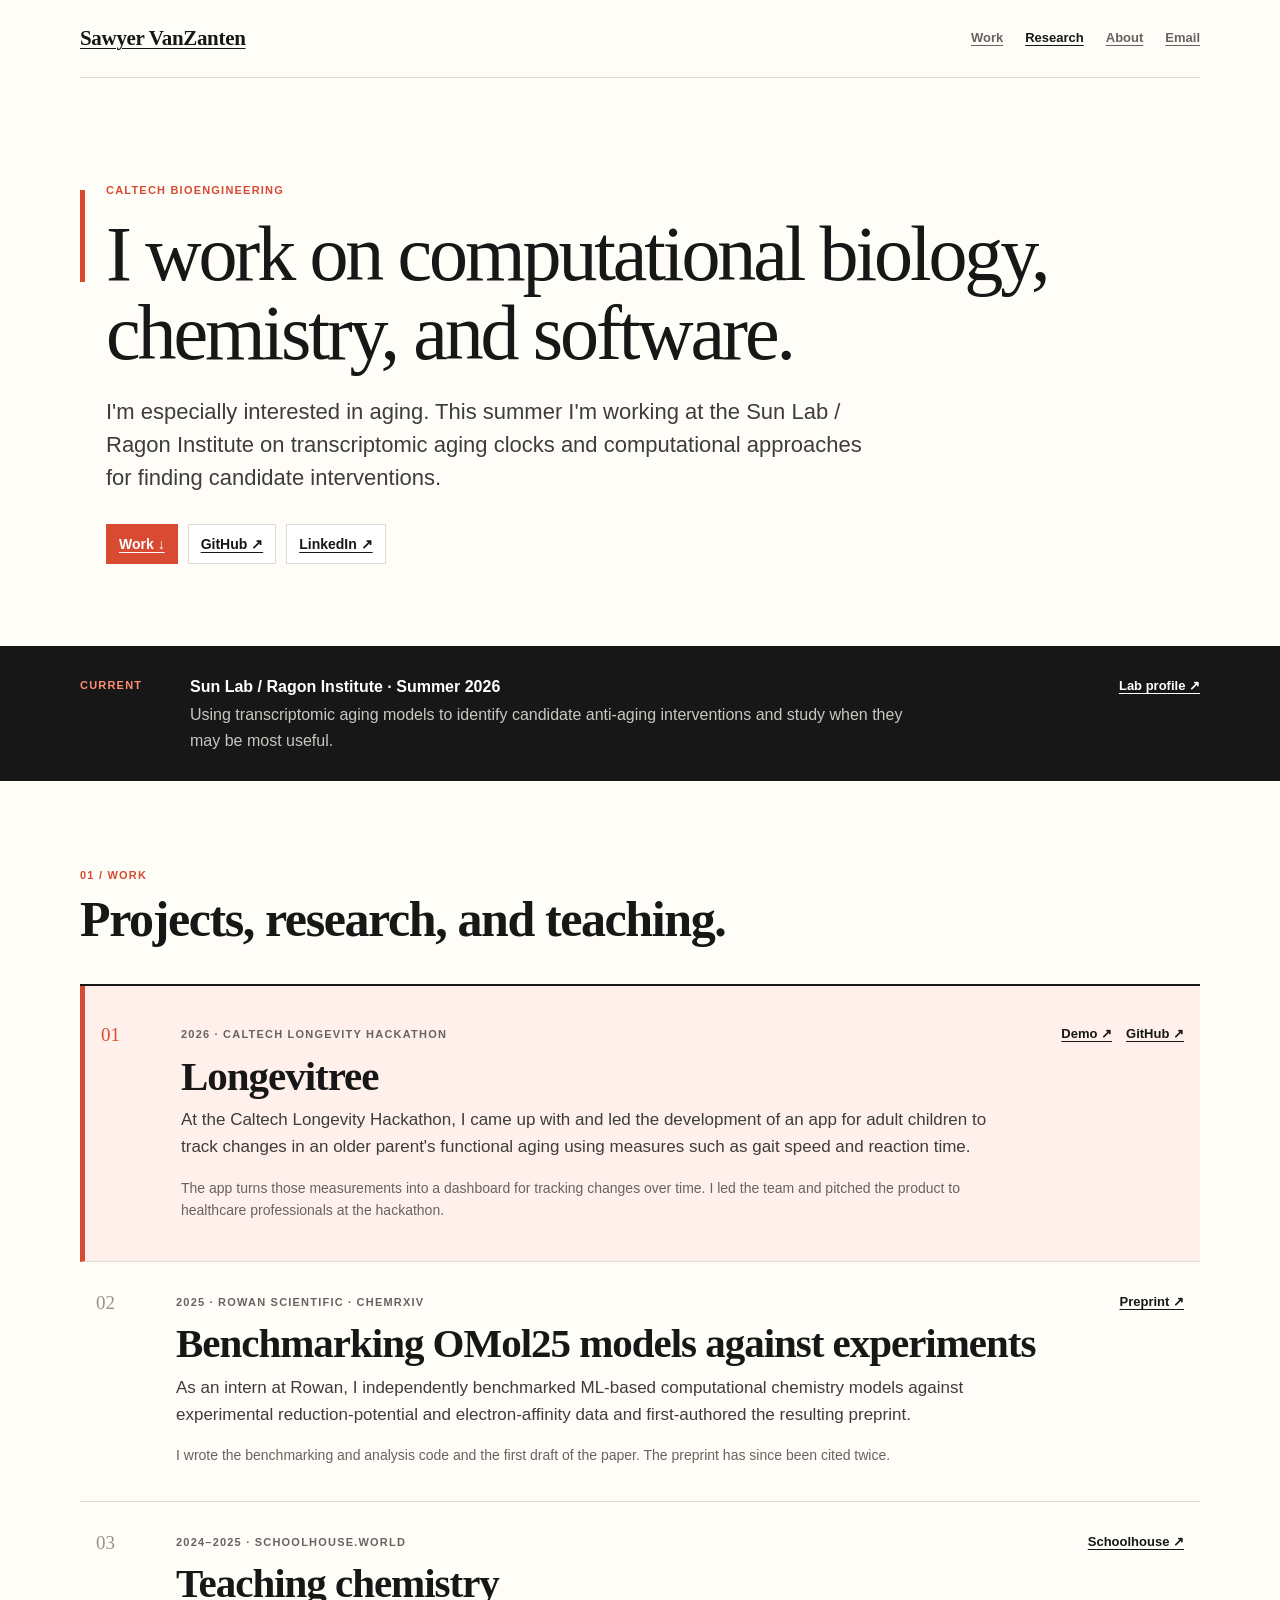
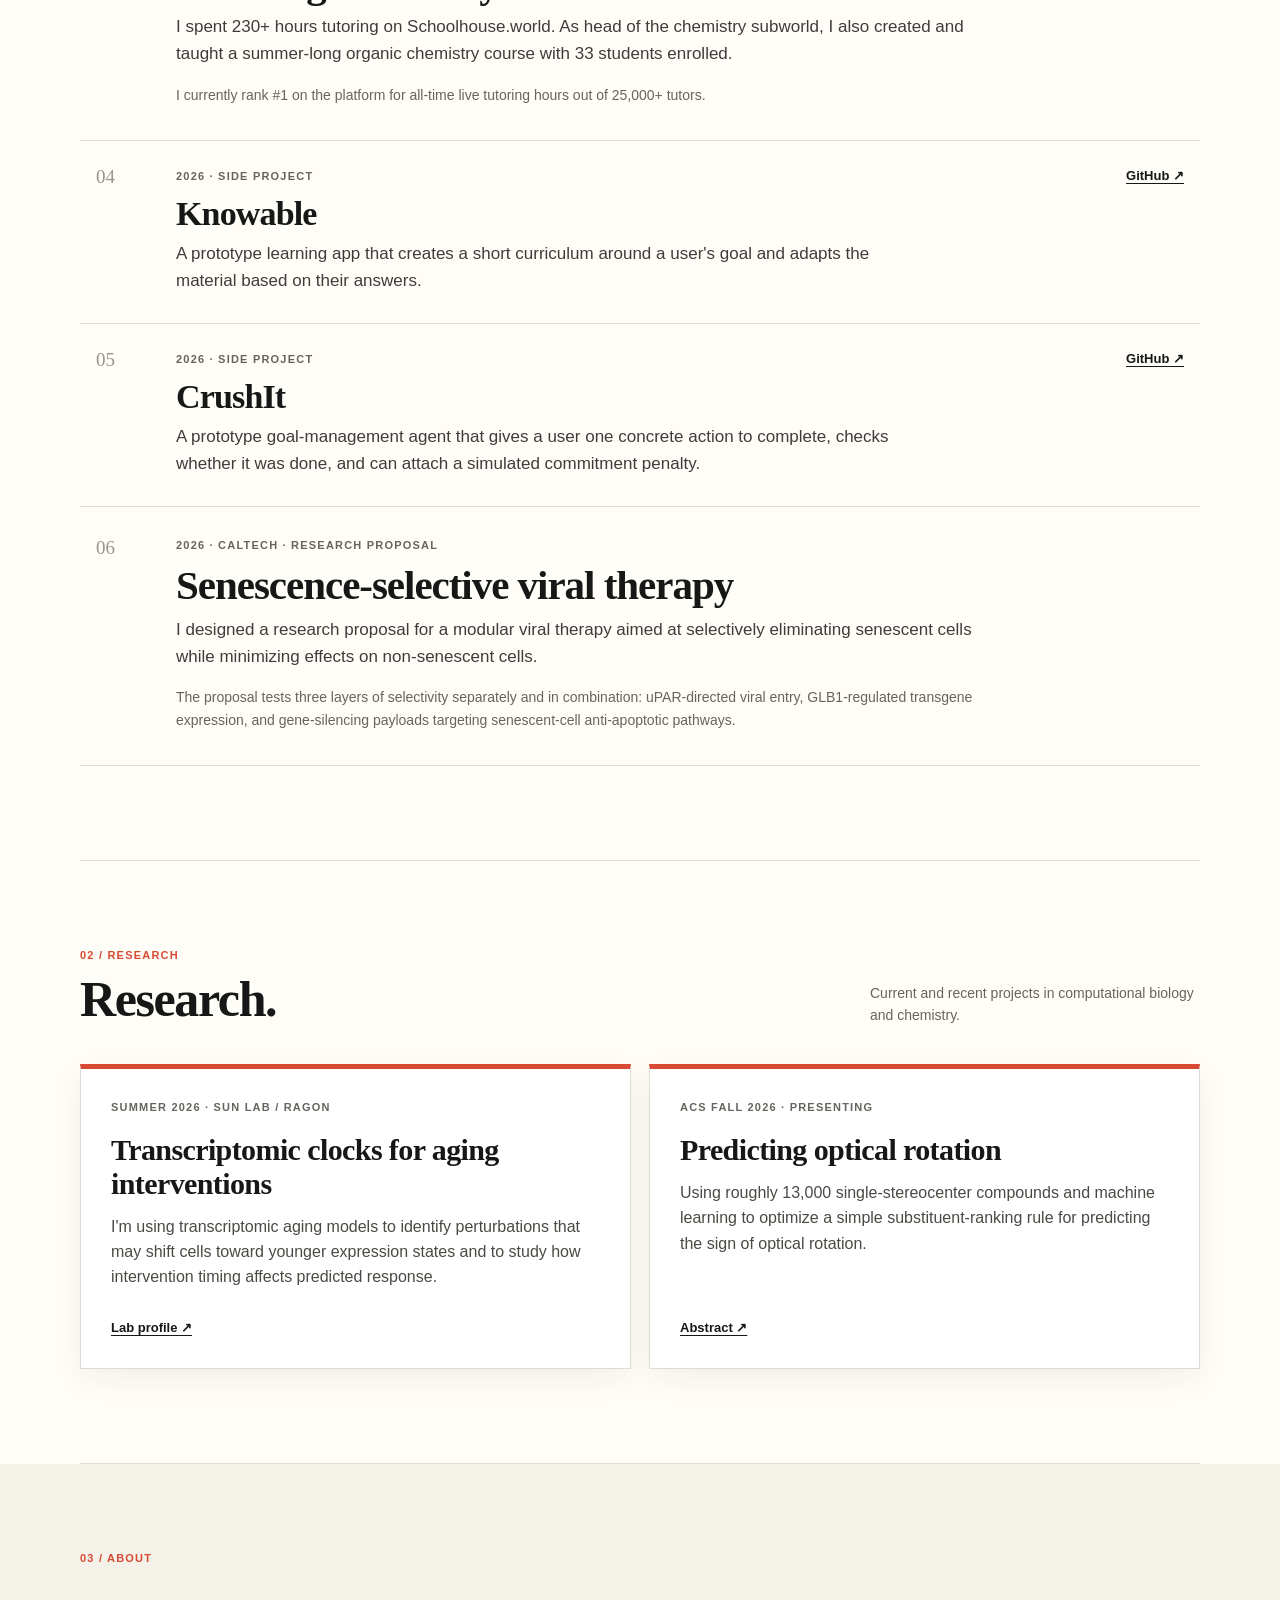
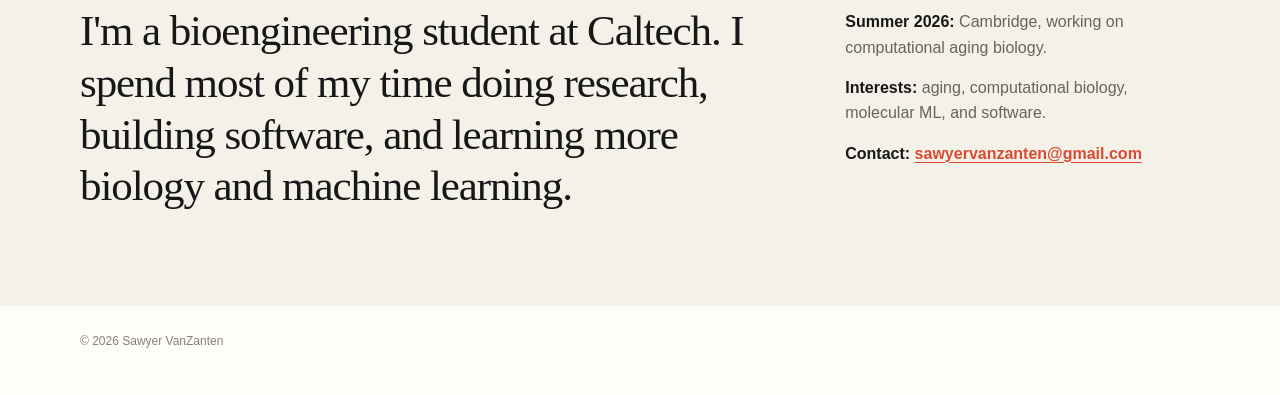
==== commit af62db9a: "Restore previous design and add senescent-cell proposal" ====
--- a/index.html
+++ b/index.html
@@ -3,188 +3,159 @@
 <head>
   <meta charset="utf-8" />
   <meta name="viewport" content="width=device-width, initial-scale=1" />
-  <meta name="description" content="Sawyer Van Zanten — aging research, computational biology, and experimental projects." />
-  <meta name="theme-color" content="#f2f0e8" />
-  <title>Sawyer Van Zanten</title>
+  <meta name="description" content="Sawyer VanZanten — bioengineering, computational biology, chemistry, and software." />
+  <title>Sawyer VanZanten</title>
   <link rel="icon" href="favicon.svg" type="image/svg+xml" />
-  <link rel="preconnect" href="https://fonts.googleapis.com" />
-  <link rel="preconnect" href="https://fonts.gstatic.com" crossorigin />
-  <link href="https://fonts.googleapis.com/css2?family=DM+Mono:wght@400;500&family=Instrument+Serif:ital@0;1&display=swap" rel="stylesheet" />
-  <link rel="stylesheet" href="./styles.css" />
+  <link rel="stylesheet" href="styles.css" />
+  <script src="script.js" defer></script>
 </head>
 <body>
-  <div class="page-shell">
-    <header class="site-header">
-      <a class="wordmark" href="#top">SAWYER VAN ZANTEN</a>
-      <nav aria-label="Primary navigation">
-        <a href="#work">01 / Work</a>
-        <a href="#research">02 / Research</a>
-        <a href="#play">03 / Play</a>
-        <a href="#about">04 / About</a>
-      </nav>
-    </header>
+  <header class="site-header">
+    <a class="name" href="#top">Sawyer VanZanten</a>
+    <nav aria-label="Primary navigation">
+      <a href="#work">Work</a>
+      <a href="#research">Research</a>
+      <a href="#about">About</a>
+      <a href="mailto:sawyervanzanten@gmail.com">Email</a>
+    </nav>
+  </header>
 
-    <main id="top">
-      <section class="hero section-rule">
-        <div class="hero-kicker">BIOENGINEERING · COMPUTATION · AGING</div>
-        <h1>I want to understand aging well enough to <em>intervene.</em></h1>
-        <div class="hero-bottom">
-          <p class="lede">I work on computational models of aging, therapeutic ideas, and small tools that turn messy biological questions into things you can test.</p>
-          <p class="side-note">Currently working across single-cell transcriptomics, aging clocks, and intervention discovery.</p>
+  <main id="top">
+    <section class="hero">
+      <p class="eyebrow">CALTECH BIOENGINEERING</p>
+      <h1>I work on computational biology, chemistry, and software.</h1>
+      <p class="lede">I'm especially interested in aging. This summer I'm working at the Sun Lab / Ragon Institute on transcriptomic aging clocks and computational approaches for finding candidate interventions.</p>
+      <div class="hero-links">
+        <a class="primary-link" href="#work">Work ↓</a>
+        <a href="https://github.com/recant" target="_blank" rel="noreferrer">GitHub ↗</a>
+        <a href="https://www.linkedin.com/in/sawyer-vanzanten" target="_blank" rel="noreferrer">LinkedIn ↗</a>
+      </div>
+    </section>
+
+    <section class="now-panel" aria-label="Current work">
+      <div class="now-label">CURRENT</div>
+      <div class="now-copy">
+        <p class="now-title">Sun Lab / Ragon Institute · Summer 2026</p>
+        <p>Using transcriptomic aging models to identify candidate anti-aging interventions and study when they may be most useful.</p>
+      </div>
+      <a href="https://sunlab.mit.edu/members/sawyer-vanzanten.html" target="_blank" rel="noreferrer">Lab profile ↗</a>
+    </section>
+
+    <section id="work" class="section">
+      <div class="section-head">
+        <p class="section-kicker">01 / Work</p>
+        <h2>Projects, research, and teaching.</h2>
+      </div>
+
+      <div class="work-list">
+        <article class="work-card featured">
+          <div class="work-index">01</div>
+          <div class="work-main">
+            <div class="work-topline">
+              <p class="meta">2026 · Caltech Longevity Hackathon</p>
+              <div class="links"><a href="https://longevityhackathontest.onrender.com/" target="_blank" rel="noreferrer">Demo ↗</a><a href="https://github.com/recant/longevityhackathon" target="_blank" rel="noreferrer">GitHub ↗</a></div>
+            </div>
+            <h3>Longevitree</h3>
+            <p class="work-summary">At the Caltech Longevity Hackathon, I came up with and led the development of an app for adult children to track changes in an older parent's functional aging using measures such as gait speed and reaction time.</p>
+            <p class="work-note">The app turns those measurements into a dashboard for tracking changes over time. I led the team and pitched the product to healthcare professionals at the hackathon.</p>
+          </div>
+        </article>
+
+        <article class="work-card">
+          <div class="work-index">02</div>
+          <div class="work-main">
+            <div class="work-topline">
+              <p class="meta">2025 · Rowan Scientific · ChemRxiv</p>
+              <div class="links"><a href="https://doi.org/10.26434/chemrxiv-2025-3stpx" target="_blank" rel="noreferrer">Preprint ↗</a></div>
+            </div>
+            <h3>Benchmarking OMol25 models against experiments</h3>
+            <p class="work-summary">As an intern at Rowan, I independently benchmarked ML-based computational chemistry models against experimental reduction-potential and electron-affinity data and first-authored the resulting preprint.</p>
+            <p class="work-note">I wrote the benchmarking and analysis code and the first draft of the paper. The preprint has since been cited twice.</p>
+          </div>
+        </article>
+
+        <article class="work-card">
+          <div class="work-index">03</div>
+          <div class="work-main">
+            <div class="work-topline">
+              <p class="meta">2024–2025 · Schoolhouse.world</p>
+              <div class="links"><a href="https://schoolhouse.world/u/257848" target="_blank" rel="noreferrer">Schoolhouse ↗</a></div>
+            </div>
+            <h3>Teaching chemistry</h3>
+            <p class="work-summary">I spent 230+ hours tutoring on Schoolhouse.world. As head of the chemistry subworld, I also created and taught a summer-long organic chemistry course with 33 students enrolled.</p>
+            <p class="work-note">I currently rank #1 on the platform for all-time live tutoring hours out of 25,000+ tutors.</p>
+          </div>
+        </article>
+
+        <article class="work-card compact">
+          <div class="work-index">04</div>
+          <div class="work-main">
+            <div class="work-topline">
+              <p class="meta">2026 · Side project</p>
+              <div class="links"><a href="https://github.com/recant/Knowable" target="_blank" rel="noreferrer">GitHub ↗</a></div>
+            </div>
+            <h3>Knowable</h3>
+            <p class="work-summary">A prototype learning app that creates a short curriculum around a user's goal and adapts the material based on their answers.</p>
+          </div>
+        </article>
+
+        <article class="work-card compact">
+          <div class="work-index">05</div>
+          <div class="work-main">
+            <div class="work-topline">
+              <p class="meta">2026 · Side project</p>
+              <div class="links"><a href="https://github.com/recant/CrushIt" target="_blank" rel="noreferrer">GitHub ↗</a></div>
+            </div>
+            <h3>CrushIt</h3>
+            <p class="work-summary">A prototype goal-management agent that gives a user one concrete action to complete, checks whether it was done, and can attach a simulated commitment penalty.</p>
+          </div>
+        </article>
+      </div>
+    </section>
+
+    <section id="research" class="section">
+      <div class="section-head split-head">
+        <div>
+          <p class="section-kicker">02 / Research</p>
+          <h2>Research.</h2>
         </div>
-      </section>
+        <p class="section-aside">Current and recent projects in computational biology and chemistry.</p>
+      </div>
 
-      <section id="work" class="section-block">
-        <div class="section-heading">
-          <span>01</span>
-          <h2>Selected work</h2>
-          <p>Research, proposals, and things I built because I wanted them to exist.</p>
+      <div class="research-grid">
+        <article class="research-card">
+          <p class="meta">SUMMER 2026 · SUN LAB / RAGON</p>
+          <h3>Transcriptomic clocks for aging interventions</h3>
+          <p>I'm using transcriptomic aging models to identify perturbations that may shift cells toward younger expression states and to study how intervention timing affects predicted response.</p>
+          <a href="https://sunlab.mit.edu/members/sawyer-vanzanten.html" target="_blank" rel="noreferrer">Lab profile ↗</a>
+        </article>
+
+        <article class="research-card">
+          <p class="meta">ACS FALL 2026 · PRESENTING</p>
+          <h3>Predicting optical rotation</h3>
+          <p>Using roughly 13,000 single-stereocenter compounds and machine learning to optimize a simple substituent-ranking rule for predicting the sign of optical rotation.</p>
+          <a href="https://docs.google.com/document/d/1gj6hJZGkeKxrxaBewzFp7AXgk-JntTfAGj2xWqQ45ts/edit?usp=sharing" target="_blank" rel="noreferrer">Abstract ↗</a>
+        </article>
+      </div>
+    </section>
+
+    <section id="about" class="section about">
+      <div class="section-head">
+        <p class="section-kicker">03 / About</p>
+      </div>
+      <div class="about-grid">
+        <p class="about-big">I'm a bioengineering student at Caltech. I spend most of my time doing research, building software, and learning more biology and machine learning.</p>
+        <div class="about-small">
+          <p><strong>Summer 2026:</strong> Cambridge, working on computational aging biology.</p>
+          <p><strong>Interests:</strong> aging, computational biology, molecular ML, and software.</p>
+          <p><strong>Contact:</strong> <a href="mailto:sawyervanzanten@gmail.com">sawyervanzanten@gmail.com</a></p>
         </div>
+      </div>
+    </section>
+  </main>
 
-        <div class="project-list">
-          <article class="project featured">
-            <div class="project-index">01</div>
-            <div class="project-main">
-              <div class="project-meta"><span>RESEARCH</span><span>2026 — CURRENT</span></div>
-              <h3>Finding interventions that reverse aging signatures</h3>
-              <p>Computational research using transcriptomic aging signatures and single-cell datasets to ask a practical question: which perturbations push cells away from an adverse or aged state, and when are they most likely to work?</p>
-              <ul class="project-tags" aria-label="Project topics">
-                <li>single-cell RNA-seq</li><li>aging clocks</li><li>perturbation data</li><li>Python</li>
-              </ul>
-            </div>
-            <div class="project-aside">
-              <div class="micro-label">CURRENT QUESTION</div>
-              <p>Can transcriptomic reversal be useful for prioritizing candidate anti-aging interventions?</p>
-            </div>
-          </article>
-
-          <article class="project" id="research">
-            <div class="project-index">02</div>
-            <div class="project-main">
-              <div class="project-meta"><span>GRANT PROPOSAL / EXPERIMENTAL DESIGN</span><span>2026</span></div>
-              <h3>A virus designed to selectively clear senescent cells</h3>
-              <p>I designed a proposal for a modular viral senolytic: target entry through uPAR, restrict expression with a GLB1-linked promoter, then test siRNA payloads against senescent-cell anti-apoptotic pathway genes. The point was to stack independent layers of selectivity instead of trusting a single marker.</p>
-              <div class="proposal-diagram" role="img" aria-label="Three layers of proposed selectivity: entry, expression, payload">
-                <div><span>1</span><strong>ENTRY</strong><small>uPAR-targeted viral entry</small></div>
-                <div class="diagram-arrow">→</div>
-                <div><span>2</span><strong>EXPRESSION</strong><small>senescence-linked promoter</small></div>
-                <div class="diagram-arrow">→</div>
-                <div><span>3</span><strong>PAYLOAD</strong><small>SCAP-gene knockdown</small></div>
-              </div>
-            </div>
-            <div class="project-aside">
-              <div class="micro-label">STATUS</div>
-              <p>Proposed experiment — not presented here as completed wet-lab work.</p>
-            </div>
-          </article>
-
-          <article class="project">
-            <div class="project-index">03</div>
-            <div class="project-main">
-              <div class="project-meta"><span>HACKATHON MVP</span><span>LONGEVITY</span></div>
-              <h3>Longevitree</h3>
-              <p>A family-facing longevity translator built around simple at-home functional measurements: reaction time, gait speed, and chair stands. It converts observations into trends and plain-language guidance instead of another dashboard full of biomarkers.</p>
-              <ul class="project-tags"><li>functional aging</li><li>consumer health</li><li>prototype</li></ul>
-            </div>
-            <div class="project-aside">
-              <div class="micro-label">DESIGN RULE</div>
-              <p>Make longitudinal change understandable to a normal person.</p>
-            </div>
-          </article>
-
-          <article class="project">
-            <div class="project-index">04</div>
-            <div class="project-main">
-              <div class="project-meta"><span>AI TOOL</span><span>RESEARCH / LEARNING</span></div>
-              <h3>Knowable</h3>
-              <p>An AI-native research tool that decomposes a question, searches across higher-quality sources, cross-checks claims, flags conflicts, and returns a cited answer rather than a confident blob of text.</p>
-              <ul class="project-tags"><li>research agents</li><li>citations</li><li>education</li></ul>
-            </div>
-            <div class="project-aside">
-              <div class="micro-label">WHY</div>
-              <p>I wanted AI answers to expose the evidence trail, not hide it.</p>
-            </div>
-          </article>
-
-          <article class="project">
-            <div class="project-index">05</div>
-            <div class="project-main">
-              <div class="project-meta"><span>TEACHING</span><span>SCHOOLHOUSE.WORLD</span></div>
-              <h3>230 hours of live tutoring</h3>
-              <p>Led the Chemistry Subworld, built an organic chemistry course from scratch, and spent hundreds of hours teaching live. I reached the highest live-tutoring-hour total among roughly 25,000 tutors on the platform.</p>
-              <ul class="project-tags"><li>chemistry</li><li>teaching</li><li>community</li></ul>
-            </div>
-            <div class="project-aside">
-              <div class="stat-big">#1</div>
-              <div class="micro-label">LIVE TUTORING HOURS</div>
-            </div>
-          </article>
-        </div>
-      </section>
-
-      <section id="play" class="section-block game-section">
-        <div class="section-heading">
-          <span>03</span>
-          <h2>Play</h2>
-          <p>A tiny arcade version of the selectivity problem.</p>
-        </div>
-
-        <div class="game-wrap">
-          <div class="game-intro">
-            <p class="game-title">SELECTIVITY TEST</p>
-            <h3>Kill the targets.<br />Spare the decoys.</h3>
-            <p>Target cells carry <strong>both</strong> markers. Click them before they disappear. A wrong hit resets your streak and hurts specificity. The field gets faster as you score.</p>
-            <div class="marker-key">
-              <span><i class="marker marker-u"></i> U = uPAR-high</span>
-              <span><i class="marker marker-g"></i> G = GLB1-high</span>
-              <span><b>Target = U + G</b></span>
-            </div>
-            <button class="start-button" id="start-game" type="button">START 30-SECOND RUN ↗</button>
-          </div>
-
-          <div class="arcade" id="arcade">
-            <div class="hud">
-              <div><span>SCORE</span><strong id="score">0</strong></div>
-              <div><span>STREAK</span><strong id="streak">×1</strong></div>
-              <div><span>SPECIFICITY</span><strong id="specificity">100%</strong></div>
-              <div><span>TIME</span><strong id="time">30.0</strong></div>
-            </div>
-            <div class="arena" id="arena" aria-label="Selectivity mini game">
-              <div class="game-message" id="game-message">
-                <span>READY</span>
-                <p>Targets have both markers.</p>
-              </div>
-            </div>
-            <div class="game-footer">
-              <span id="high-score">BEST —</span>
-              <button id="restart-game" type="button" disabled>RESTART</button>
-            </div>
-          </div>
-        </div>
-      </section>
-
-      <section id="about" class="section-block about-section">
-        <div class="section-heading">
-          <span>04</span>
-          <h2>About</h2>
-        </div>
-        <div class="about-grid">
-          <p class="about-large">I’m a bioengineering student interested in the point where aging biology stops being descriptive and becomes engineerable.</p>
-          <div class="about-small">
-            <p>I like projects with an empirical loop: measure something, make a prediction, intervene, and measure again.</p>
-            <p>Outside the lab, I build research and education tools, teach, and prototype ideas quickly enough to find out which ones deserve to become serious.</p>
-          </div>
-        </div>
-      </section>
-    </main>
-
-    <footer class="site-footer">
-      <span>SAWYER VAN ZANTEN</span>
-      <span>AGING / BIOENGINEERING / COMPUTATION</span>
-      <a href="mailto:sawyervanzanten@gmail.com">EMAIL ↗</a>
-    </footer>
-  </div>
-
-  <script src="./app.js"></script>
+  <footer>
+    <span>© <span id="year"></span> Sawyer VanZanten</span>
+  </footer>
 </body>
-</html>
+</html>
--- a/styles.css
+++ b/styles.css
@@ -1,199 +1,420 @@
 :root {
-  --paper: #f2f0e8;
-  --ink: #151515;
-  --muted: #6e6c64;
-  --rule: #bdbab0;
-  --accent: #d84d2e;
-  --soft: #e7e4da;
-  --dark: #1c1d1a;
+  --ink: #171717;
+  --muted: #66645f;
+  --line: #dedbd3;
+  --paper: #fffdf8;
+  --card: #ffffff;
+  --soft: #f4f1e9;
+  --accent: #d84b32;
+  --accent-soft: #fff0eb;
+  --max: 1120px;
 }
 
 * { box-sizing: border-box; }
 html { scroll-behavior: smooth; }
 body {
   margin: 0;
+  color: var(--ink);
   background: var(--paper);
-  color: var(--ink);
-  font-family: "DM Mono", ui-monospace, SFMono-Regular, Menlo, Consolas, monospace;
-  font-size: 14px;
-  line-height: 1.55;
-}
-button, a { font: inherit; }
-a { color: inherit; }
-button { color: inherit; }
-::selection { background: var(--ink); color: var(--paper); }
-
-.page-shell { width: min(1500px, calc(100% - 48px)); margin: 0 auto; }
+  font-family: Inter, ui-sans-serif, -apple-system, BlinkMacSystemFont, "Segoe UI", Helvetica, Arial, sans-serif;
+  font-size: 16px;
+  line-height: 1.58;
+  -webkit-font-smoothing: antialiased;
+}
+
+a {
+  color: inherit;
+  text-decoration-thickness: 1px;
+  text-underline-offset: 3px;
+}
+a:hover { color: var(--accent); }
+
 .site-header {
-  min-height: 88px;
+  width: min(calc(100% - 48px), var(--max));
+  margin: 0 auto;
+  min-height: 78px;
   display: flex;
   align-items: center;
   justify-content: space-between;
-  border-bottom: 1px solid var(--ink);
   gap: 24px;
-}
-.wordmark { text-decoration: none; font-weight: 500; letter-spacing: .08em; }
-nav { display: flex; gap: 30px; }
-nav a { text-decoration: none; color: var(--muted); transition: color .15s ease; }
-nav a:hover { color: var(--ink); }
-
-.hero { padding: 72px 0 52px; border-bottom: 1px solid var(--ink); }
-.hero-kicker, .micro-label, .project-meta, .marker-key, .hud span, .game-title {
+  border-bottom: 1px solid var(--line);
+}
+
+.name {
+  font-family: Georgia, "Times New Roman", serif;
+  font-size: 21px;
+  font-weight: 700;
+  letter-spacing: -.015em;
+}
+
+nav { display: flex; gap: 22px; align-items: center; }
+nav a {
+  color: var(--muted);
+  font-size: 13px;
+  font-weight: 600;
+}
+nav a.active, nav a:hover { color: var(--ink); }
+
+main, footer {
+  width: min(calc(100% - 48px), var(--max));
+  margin: 0 auto;
+}
+
+.hero {
+  position: relative;
+  max-width: 1000px;
+  padding: 104px 0 82px 26px;
+}
+
+.hero::before {
+  content: "";
+  position: absolute;
+  left: 0;
+  top: 112px;
+  width: 5px;
+  height: 92px;
+  background: var(--accent);
+}
+
+.eyebrow, .section-kicker, .meta, .now-label {
+  margin: 0;
   font-size: 11px;
-  letter-spacing: .12em;
+  font-weight: 800;
+  letter-spacing: .11em;
   text-transform: uppercase;
 }
+
+.eyebrow, .section-kicker { color: var(--accent); }
+
 .hero h1 {
-  margin: 38px 0 60px;
-  max-width: 1220px;
-  font-family: "Instrument Serif", Georgia, serif;
-  font-size: clamp(62px, 9vw, 142px);
-  line-height: .88;
-  letter-spacing: -.035em;
-  font-weight: 400;
-}
-.hero h1 em { color: var(--accent); font-weight: 400; }
-.hero-bottom { display: grid; grid-template-columns: minmax(0, 1.3fr) minmax(260px, .7fr); gap: 10vw; align-items: end; }
-.lede { font-family: "Instrument Serif", Georgia, serif; font-size: clamp(26px, 3vw, 42px); line-height: 1.04; max-width: 820px; margin: 0; }
-.side-note { margin: 0; color: var(--muted); max-width: 430px; }
-
-.section-block { padding: 92px 0 28px; }
-.section-heading {
+  margin: 16px 0 22px;
+  max-width: 950px;
+  font-family: Georgia, "Times New Roman", serif;
+  font-size: clamp(50px, 6.8vw, 78px);
+  line-height: 1.01;
+  font-weight: 500;
+  letter-spacing: -.04em;
+}
+
+.lede {
+  max-width: 760px;
+  margin: 0;
+  color: #3e3d39;
+  font-size: clamp(18px, 2.2vw, 22px);
+  line-height: 1.5;
+}
+
+.hero-links {
+  display: flex;
+  flex-wrap: wrap;
+  gap: 10px;
+  margin-top: 30px;
+  font-size: 14px;
+}
+
+.hero-links a {
+  padding: 8px 12px;
+  border: 1px solid var(--line);
+  background: #fff;
+  font-weight: 600;
+}
+
+.hero-links a:hover {
+  border-color: var(--ink);
+  color: var(--ink);
+}
+
+.hero-links .primary-link {
+  border-color: var(--accent);
+  background: var(--accent);
+  color: #fff;
+}
+
+.hero-links .primary-link:hover {
+  border-color: #b83b26;
+  background: #b83b26;
+  color: #fff;
+}
+
+.now-panel {
   display: grid;
-  grid-template-columns: 70px minmax(220px, 1fr) minmax(280px, .9fr);
-  gap: 28px;
+  grid-template-columns: 86px 1fr auto;
+  gap: 24px;
+  align-items: start;
+  margin: 0 calc(50% - 50vw);
+  padding: 28px max(24px, calc((100vw - var(--max)) / 2));
+  background: #171717;
+  color: #fff;
+}
+
+.now-label { color: #ff8d76; padding-top: 3px; }
+.now-copy p { margin: 0; }
+.now-title { font-weight: 800; margin-bottom: 3px !important; }
+.now-copy p:last-child { color: #c8c7c2; max-width: 720px; }
+.now-panel > a {
+  color: #fff;
+  font-size: 13px;
+  font-weight: 700;
+  white-space: nowrap;
+  padding-top: 2px;
+}
+.now-panel > a:hover { color: #ff8d76; }
+
+.section {
+  padding: 86px 0 94px;
+  border-bottom: 1px solid var(--line);
+}
+
+.section-head { margin-bottom: 38px; }
+.section-head h2 {
+  max-width: 760px;
+  margin: 9px 0 0;
+  font-family: Georgia, "Times New Roman", serif;
+  font-size: clamp(35px, 4.6vw, 50px);
+  line-height: 1.06;
+  font-weight: 600;
+  letter-spacing: -.028em;
+}
+
+.split-head {
+  display: grid;
+  grid-template-columns: minmax(0, 1fr) 330px;
+  gap: 56px;
+  align-items: end;
+}
+.section-aside { margin: 0; color: var(--muted); font-size: 14px; }
+
+.work-list { border-top: 2px solid var(--ink); }
+.work-card {
+  display: grid;
+  grid-template-columns: 58px 1fr;
+  gap: 22px;
+  margin: 0;
+  padding: 30px 16px 34px;
+  border-bottom: 1px solid var(--line);
+  transition: background .16s ease, transform .16s ease;
+}
+
+.work-card:hover {
+  background: #fff;
+  transform: translateX(4px);
+}
+
+.work-card.featured {
+  padding-top: 38px;
+  padding-bottom: 40px;
+  background: var(--accent-soft);
+  border-left: 5px solid var(--accent);
+}
+
+.work-card.featured:hover { background: #ffe7df; }
+
+.work-index {
+  color: #9a958c;
+  font-family: Georgia, "Times New Roman", serif;
+  font-size: 19px;
+  line-height: 1.2;
+}
+
+.featured .work-index { color: var(--accent); }
+
+.work-topline {
+  display: flex;
   align-items: baseline;
-  padding-bottom: 26px;
-  border-bottom: 1px solid var(--ink);
-}
-.section-heading > span { color: var(--accent); }
-.section-heading h2 { margin: 0; font-family: "Instrument Serif", Georgia, serif; font-size: 54px; line-height: 1; font-weight: 400; }
-.section-heading p { margin: 0; color: var(--muted); max-width: 520px; }
-
-.project { display: grid; grid-template-columns: 70px minmax(0, 1.8fr) minmax(230px, .55fr); gap: 28px; padding: 34px 0 36px; border-bottom: 1px solid var(--rule); }
-.project-index { font-size: 11px; color: var(--muted); padding-top: 3px; }
-.project-meta { display: flex; justify-content: space-between; color: var(--muted); gap: 16px; }
-.project h3 { font-family: "Instrument Serif", Georgia, serif; font-size: clamp(34px, 4.2vw, 64px); line-height: .98; font-weight: 400; letter-spacing: -.015em; margin: 24px 0 18px; }
-.project-main > p { max-width: 860px; margin: 0; font-size: 15px; }
-.project-aside { border-left: 1px solid var(--rule); padding-left: 24px; color: var(--muted); display: flex; flex-direction: column; justify-content: space-between; gap: 16px; }
-.project-aside p { margin: 0; }
-.project-tags { list-style: none; display: flex; flex-wrap: wrap; gap: 8px; padding: 0; margin: 24px 0 0; }
-.project-tags li { border: 1px solid var(--rule); border-radius: 999px; padding: 5px 10px; color: var(--muted); font-size: 11px; }
-.stat-big { font-family: "Instrument Serif", Georgia, serif; color: var(--ink); font-size: 84px; line-height: .8; }
-
-.proposal-diagram { display: grid; grid-template-columns: 1fr 36px 1fr 36px 1fr; align-items: center; margin-top: 28px; border-top: 1px solid var(--rule); border-bottom: 1px solid var(--rule); }
-.proposal-diagram > div:not(.diagram-arrow) { min-height: 120px; padding: 18px 0; display: grid; grid-template-columns: 28px 1fr; grid-template-rows: auto auto; align-content: center; gap: 3px 12px; }
-.proposal-diagram span { grid-row: 1 / 3; color: var(--accent); }
-.proposal-diagram strong { font-size: 11px; letter-spacing: .12em; }
-.proposal-diagram small { color: var(--muted); }
-.diagram-arrow { color: var(--muted); text-align: center; }
-
-.game-section { padding-top: 116px; }
-.game-wrap { display: grid; grid-template-columns: minmax(300px, .75fr) minmax(520px, 1.6fr); margin-top: 38px; border: 1px solid var(--ink); min-height: 620px; }
-.game-intro { padding: 34px; display: flex; flex-direction: column; align-items: flex-start; }
-.game-title { color: var(--accent); }
-.game-intro h3 { font-family: "Instrument Serif", Georgia, serif; font-size: clamp(48px, 5vw, 76px); font-weight: 400; line-height: .92; margin: 40px 0 24px; }
-.game-intro > p:not(.game-title) { color: var(--muted); max-width: 560px; }
-.marker-key { display: grid; gap: 8px; margin-top: 20px; }
-.marker-key span { display: flex; align-items: center; gap: 8px; }
-.marker { width: 10px; height: 10px; border-radius: 50%; display: inline-block; border: 1px solid var(--ink); }
-.marker-u { background: var(--accent); }
-.marker-g { background: var(--ink); }
-.start-button { margin-top: auto; border: 0; background: var(--ink); color: var(--paper); padding: 15px 18px; cursor: pointer; transition: transform .15s ease, background .15s ease; }
-.start-button:hover { background: var(--accent); transform: translateY(-2px); }
-
-.arcade { background: var(--dark); color: #f0eee7; min-width: 0; display: grid; grid-template-rows: auto 1fr auto; }
-.hud { display: grid; grid-template-columns: repeat(4, 1fr); border-bottom: 1px solid #555650; }
-.hud > div { padding: 16px 18px; border-right: 1px solid #555650; }
-.hud > div:last-child { border-right: 0; }
-.hud span { color: #92948c; display: block; }
-.hud strong { font-family: "Instrument Serif", Georgia, serif; font-size: 31px; font-weight: 400; }
-.arena { position: relative; overflow: hidden; min-height: 500px; background-image: radial-gradient(circle at 1px 1px, #343631 1px, transparent 0); background-size: 22px 22px; }
-.game-message { position: absolute; inset: 0; display: grid; place-content: center; text-align: center; z-index: 2; pointer-events: none; }
-.game-message span { font-family: "Instrument Serif", Georgia, serif; font-size: 86px; line-height: .85; }
-.game-message p { color: #92948c; }
-.game-message.hidden { display: none; }
-.cell {
-  --size: 70px;
-  position: absolute;
-  width: var(--size);
-  height: var(--size);
-  transform: translate(-50%, -50%);
-  border-radius: 48% 52% 45% 55%;
-  border: 1px solid #73756d;
-  background: #2b2d29;
-  cursor: crosshair;
+  justify-content: space-between;
+  gap: 24px;
+}
+
+.meta { color: var(--muted); }
+.links { display: flex; gap: 14px; flex-wrap: wrap; font-size: 13px; }
+.links a {
+  color: var(--ink);
+  font-weight: 700;
+  text-decoration: underline;
+}
+.links a:hover { color: var(--accent); }
+
+.work-card h3 {
+  margin: 9px 0 9px;
+  font-family: Georgia, "Times New Roman", serif;
+  font-size: clamp(29px, 3.7vw, 41px);
+  line-height: 1.08;
+  font-weight: 600;
+  letter-spacing: -.025em;
+}
+
+.work-summary {
+  max-width: 820px;
+  margin: 0;
+  color: #3f3d39;
+  font-size: 17px;
+}
+
+.work-note {
+  max-width: 820px;
+  margin: 16px 0 0;
+  padding: 0;
+  background: none;
+  color: var(--muted);
+  font-size: 14px;
+}
+
+.compact {
+  padding-top: 25px;
+  padding-bottom: 28px;
+}
+.compact .work-summary { max-width: 720px; }
+.compact h3 { font-size: clamp(26px, 3vw, 34px); }
+
+.research-grid {
   display: grid;
-  place-items: center;
-  transition: opacity .12s ease, transform .12s ease, background .12s ease;
-  animation: wobble 1.8s ease-in-out infinite alternate;
-}
-.cell:hover { background: #3a3c37; }
-.cell.target { border-color: #d7d6cd; box-shadow: inset 0 0 0 1px #4d4f49; }
-.cell.hit { opacity: 0; transform: translate(-50%, -50%) scale(1.45); }
-.cell.miss { background: #743826; }
-.cell-markers { display: flex; gap: 5px; }
-.cell-badge { width: 22px; height: 22px; border-radius: 50%; border: 1px solid #777970; display: grid; place-items: center; font-size: 9px; color: #8f9188; }
-.cell-badge.on.u { border-color: #e26646; color: #fff; background: #b94428; }
-.cell-badge.on.g { border-color: #e0dfd7; color: #171815; background: #e0dfd7; }
-.cell-age { position: absolute; font-size: 9px; color: #7d7f77; bottom: -17px; white-space: nowrap; }
-.float-score { position: absolute; transform: translate(-50%, -50%); pointer-events: none; font-weight: 500; z-index: 3; animation: scoreFly .55s ease forwards; }
-.float-score.good { color: #f1efe6; }
-.float-score.bad { color: #ff835f; }
-.game-footer { min-height: 52px; border-top: 1px solid #555650; display: flex; align-items: center; justify-content: space-between; padding: 0 18px; font-size: 11px; letter-spacing: .1em; color: #92948c; }
-.game-footer button { border: 0; background: transparent; color: inherit; cursor: pointer; letter-spacing: .1em; }
-.game-footer button:not(:disabled):hover { color: #fff; }
-.game-footer button:disabled { opacity: .35; cursor: default; }
-
-.about-section { padding-top: 116px; }
-.about-grid { display: grid; grid-template-columns: 1.5fr .7fr; gap: 10vw; padding: 54px 0 110px; }
-.about-large { font-family: "Instrument Serif", Georgia, serif; font-size: clamp(42px, 5.5vw, 78px); line-height: .98; margin: 0; max-width: 900px; }
-.about-small { color: var(--muted); max-width: 480px; }
-.about-small p { margin: 0 0 28px; }
-.site-footer { border-top: 1px solid var(--ink); min-height: 92px; display: flex; align-items: center; justify-content: space-between; gap: 24px; font-size: 11px; letter-spacing: .08em; }
-.site-footer a { text-decoration: none; }
-
-@keyframes wobble {
-  from { border-radius: 46% 54% 50% 50%; }
-  to { border-radius: 55% 45% 43% 57%; }
-}
-@keyframes scoreFly {
-  0% { opacity: 1; transform: translate(-50%, -50%) translateY(0); }
-  100% { opacity: 0; transform: translate(-50%, -50%) translateY(-28px); }
-}
-
-@media (max-width: 900px) {
-  .page-shell { width: min(100% - 28px, 1500px); }
-  .site-header { align-items: flex-start; padding: 18px 0; }
-  nav { display: grid; gap: 4px; }
-  .hero { padding-top: 48px; }
-  .hero-bottom, .section-heading, .project, .game-wrap, .about-grid { grid-template-columns: 1fr; }
-  .section-heading { gap: 12px; }
-  .section-heading > span { display: none; }
-  .project { gap: 12px; }
-  .project-index { display: none; }
-  .project-aside { border-left: 0; border-top: 1px solid var(--rule); padding: 18px 0 0; }
-  .proposal-diagram { grid-template-columns: 1fr; }
-  .diagram-arrow { transform: rotate(90deg); padding: 4px 0; }
-  .game-wrap { min-height: unset; }
-  .game-intro { min-height: 500px; }
-  .arcade { min-height: 620px; }
-  .about-grid { gap: 36px; }
-  .site-footer { align-items: flex-start; flex-direction: column; padding: 22px 0; }
-}
-
-@media (max-width: 560px) {
-  body { font-size: 13px; }
-  .wordmark { max-width: 120px; }
-  nav a { font-size: 10px; }
-  .hero h1 { font-size: 63px; }
-  .project-meta { flex-direction: column; gap: 2px; }
-  .hud { grid-template-columns: repeat(2, 1fr); }
-  .hud > div:nth-child(2) { border-right: 0; }
-  .hud > div:nth-child(-n+2) { border-bottom: 1px solid #555650; }
-  .arena { min-height: 460px; }
+  grid-template-columns: repeat(2, minmax(0, 1fr));
+  gap: 18px;
+}
+
+.research-card {
+  min-height: 305px;
+  display: flex;
+  flex-direction: column;
+  padding: 30px;
+  border: 1px solid var(--line);
+  border-top: 5px solid var(--accent);
+  background: var(--card);
+  box-shadow: 0 10px 28px rgba(40, 31, 20, .06);
+  transition: transform .16s ease, box-shadow .16s ease;
+}
+
+.research-card:hover {
+  transform: translateY(-3px);
+  box-shadow: 0 14px 34px rgba(40, 31, 20, .10);
+}
+
+.research-card h3 {
+  margin: 17px 0 13px;
+  font-family: Georgia, "Times New Roman", serif;
+  font-size: 30px;
+  line-height: 1.12;
+  font-weight: 600;
+  letter-spacing: -.02em;
+}
+
+.research-card > p:not(.meta) { margin: 0; color: #4b4944; }
+.research-card > a {
+  margin-top: auto;
+  padding-top: 26px;
+  color: var(--ink);
+  font-size: 13px;
+  font-weight: 700;
+  text-decoration: underline;
+}
+.research-card > a:hover { color: var(--accent); }
+
+.about {
+  margin: 0 calc(50% - 50vw);
+  padding-left: max(24px, calc((100vw - var(--max)) / 2));
+  padding-right: max(24px, calc((100vw - var(--max)) / 2));
+  background: var(--soft);
+  border-bottom: 0;
+}
+
+.about-grid {
+  display: grid;
+  grid-template-columns: minmax(0, 1.55fr) minmax(260px, .8fr);
+  gap: 78px;
+  align-items: start;
+}
+
+.about-big {
+  margin: 0;
+  font-family: Georgia, "Times New Roman", serif;
+  font-size: clamp(29px, 4vw, 43px);
+  line-height: 1.2;
+  font-weight: 500;
+  letter-spacing: -.025em;
+}
+
+.about-small { padding-top: 4px; }
+.about-small p { margin: 0 0 15px; color: var(--muted); }
+.about-small strong { color: var(--ink); }
+.about-small a { color: var(--accent); font-weight: 700; }
+
+footer {
+  display: flex;
+  justify-content: space-between;
+  gap: 24px;
+  padding: 26px 0 44px;
+  color: #85817a;
+  font-size: 12px;
+}
+
+.hero, .work-card, .research-card {
+  animation: enter .45s ease both;
+}
+.work-card:nth-child(2) { animation-delay: .03s; }
+.work-card:nth-child(3) { animation-delay: .06s; }
+.work-card:nth-child(4) { animation-delay: .09s; }
+.work-card:nth-child(5) { animation-delay: .12s; }
+
+@keyframes enter {
+  from { opacity: 0; transform: translateY(8px); }
+  to { opacity: 1; transform: translateY(0); }
 }
 
 @media (prefers-reduced-motion: reduce) {
-  * { scroll-behavior: auto !important; animation: none !important; transition: none !important; }
-}
+  html { scroll-behavior: auto; }
+  .hero, .work-card, .research-card { animation: none; transition: none; }
+}
+
+@media (max-width: 760px) {
+  .site-header, main, footer { width: min(calc(100% - 30px), var(--max)); }
+  .site-header { min-height: 68px; }
+  nav { gap: 13px; }
+  nav a:nth-child(2) { display: none; }
+
+  .hero {
+    padding: 70px 0 58px 18px;
+  }
+  .hero::before {
+    top: 78px;
+    height: 72px;
+    width: 4px;
+  }
+  .hero h1 { font-size: 47px; }
+  .hero-links { gap: 8px; }
+
+  .now-panel {
+    grid-template-columns: 1fr;
+    gap: 8px;
+    margin: 0 calc(50% - 50vw);
+    padding: 24px 15px;
+  }
+  .now-panel > a { padding-top: 4px; }
+
+  .section { padding: 64px 0 68px; }
+  .split-head { grid-template-columns: 1fr; gap: 20px; }
+
+  .work-card {
+    grid-template-columns: 30px 1fr;
+    gap: 8px;
+    padding-left: 4px;
+    padding-right: 4px;
+  }
+  .work-card.featured {
+    padding-left: 10px;
+  }
+  .work-card:hover { transform: none; }
+  .work-topline { display: block; }
+  .links { margin-top: 7px; }
+
+  .research-grid, .about-grid { grid-template-columns: 1fr; }
+  .research-card { min-height: 0; }
+  .research-card:hover { transform: none; }
+
+  .about {
+    margin: 0 calc(50% - 50vw);
+    padding-left: 15px;
+    padding-right: 15px;
+  }
+  .about-grid { gap: 30px; }
+  footer { flex-direction: column; gap: 4px; }
+}
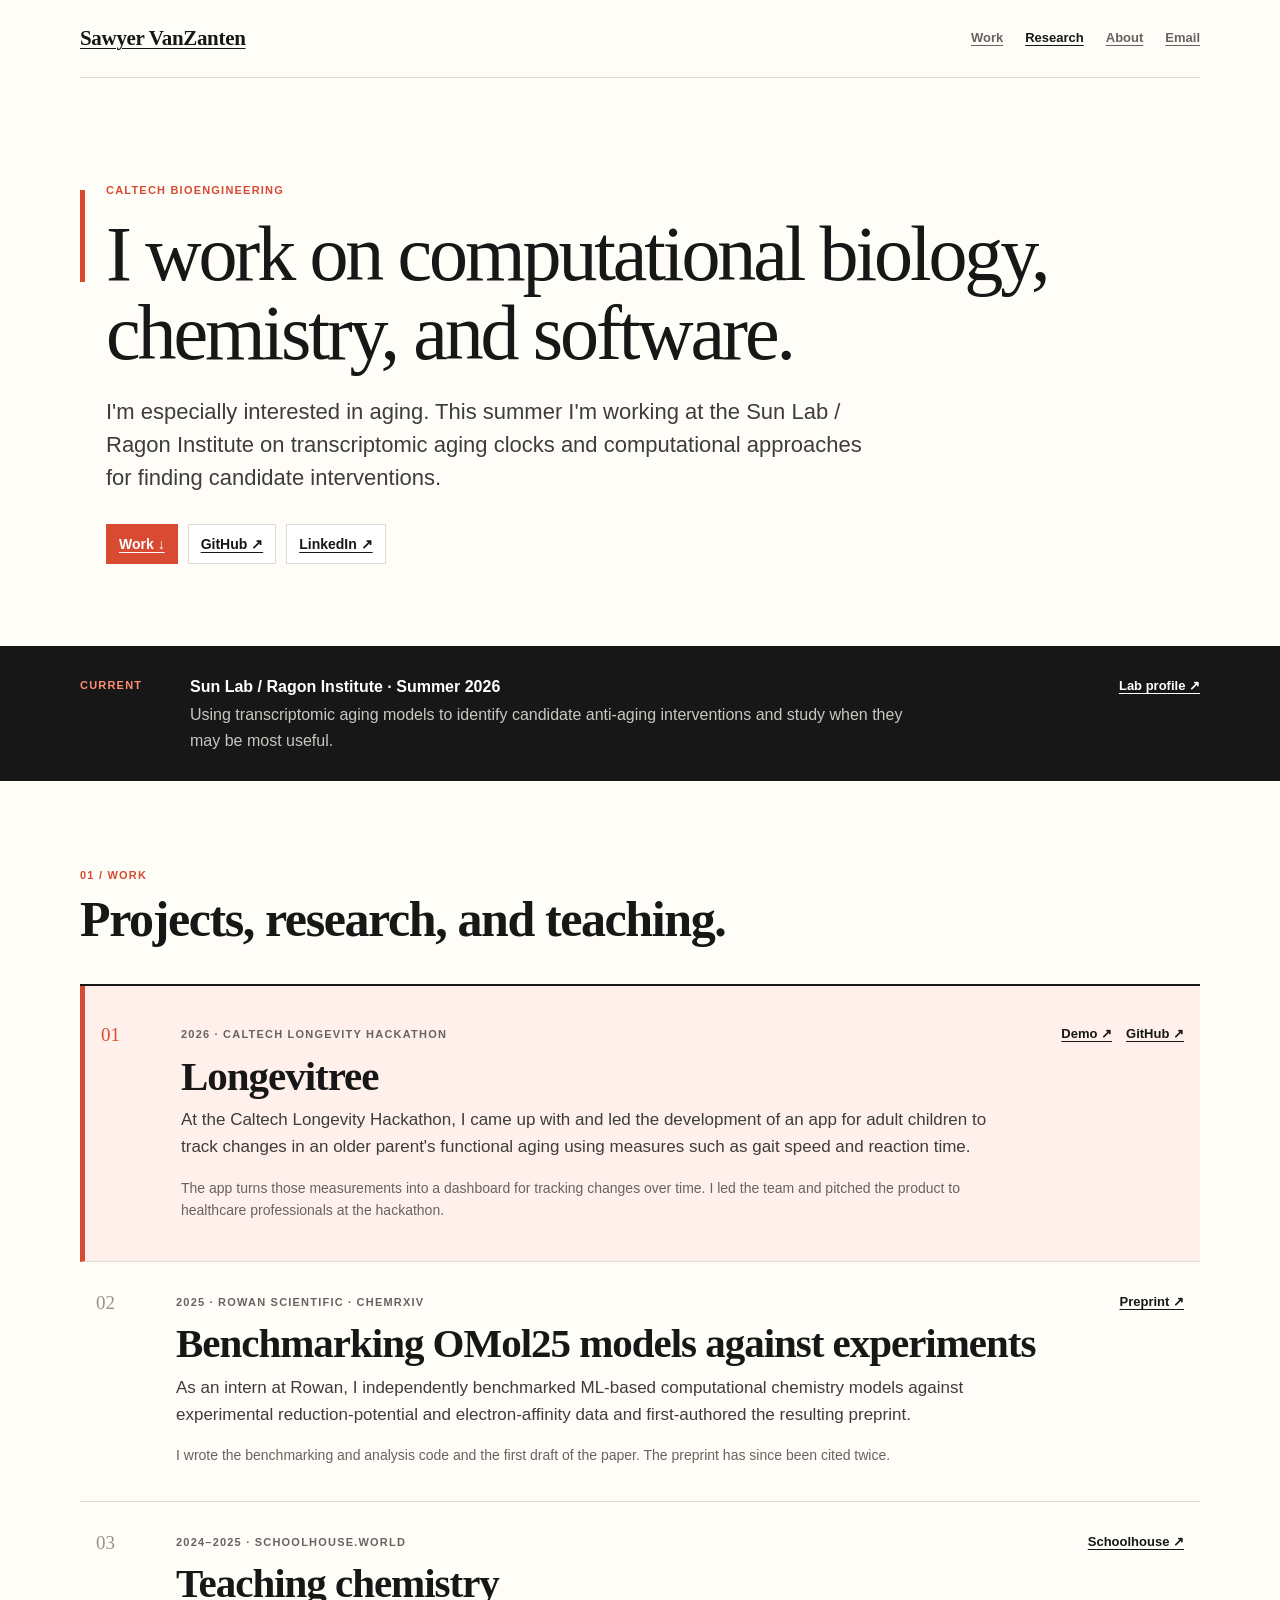
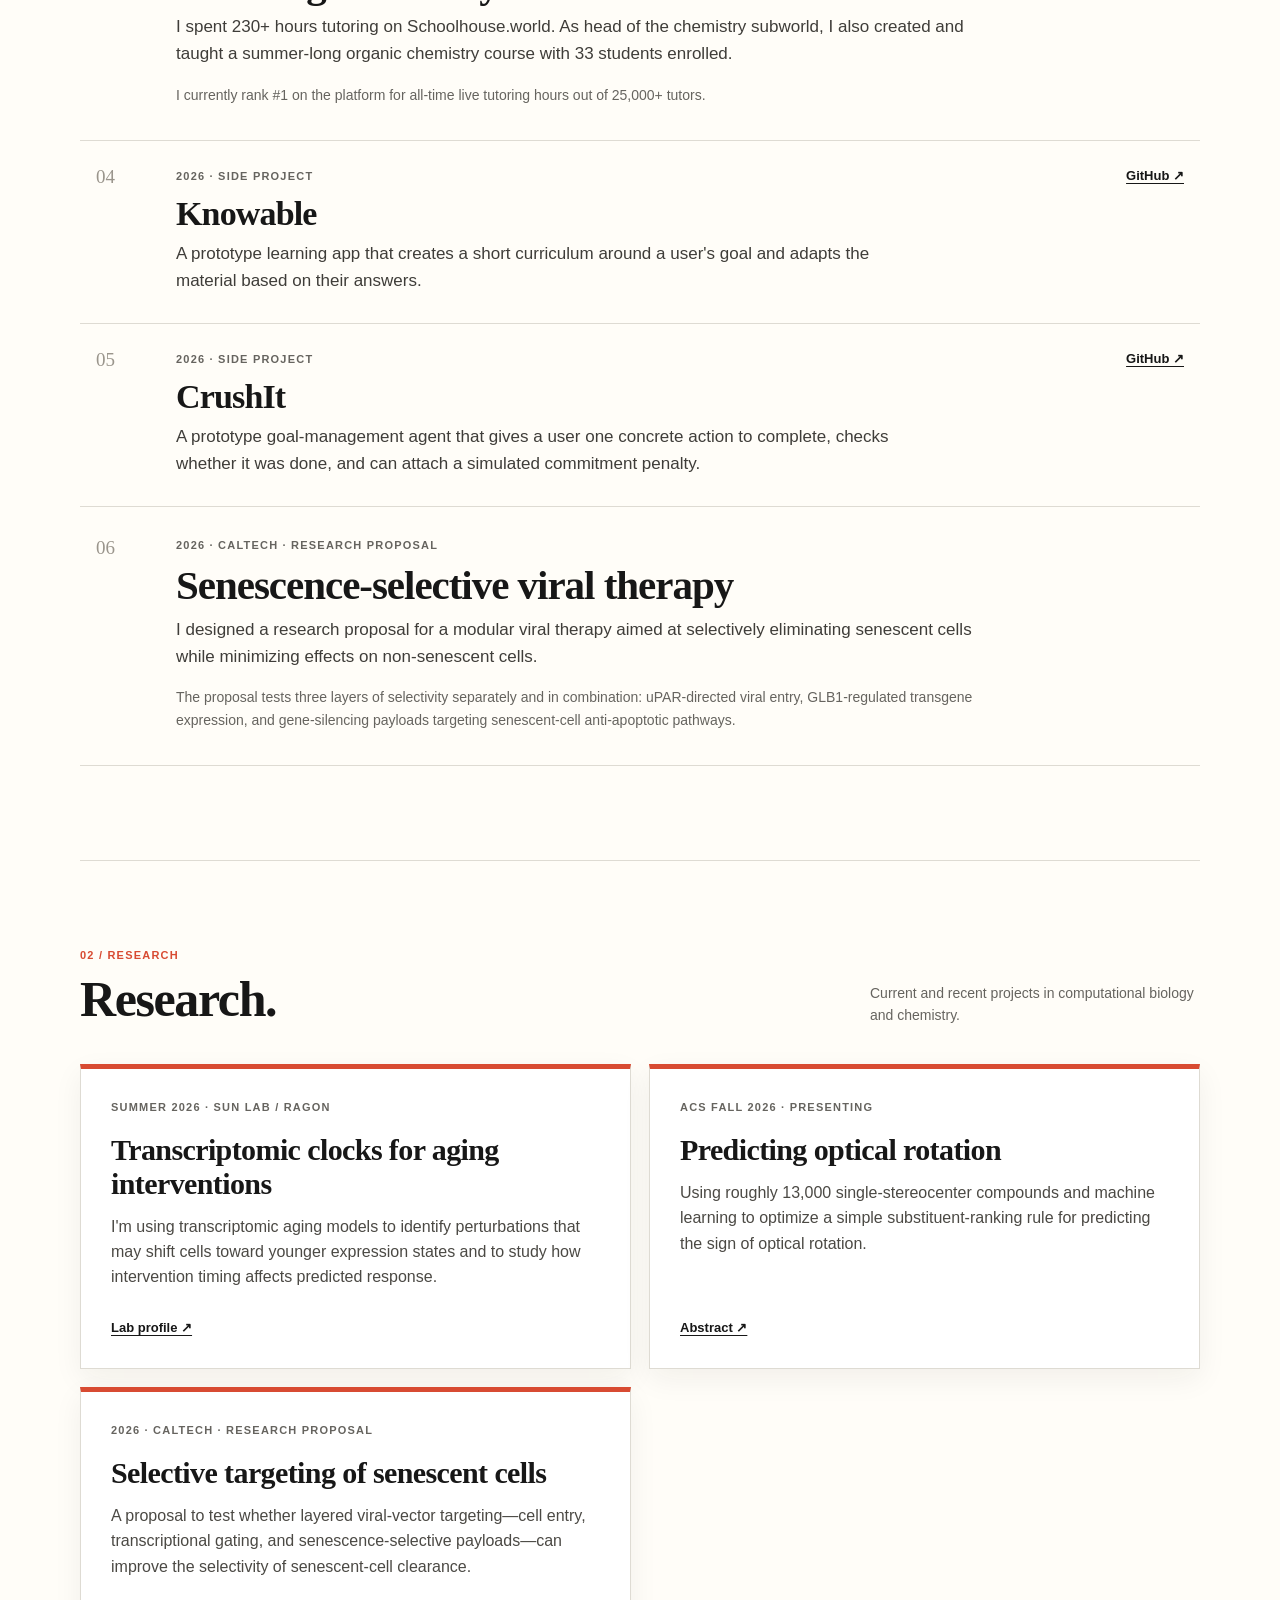
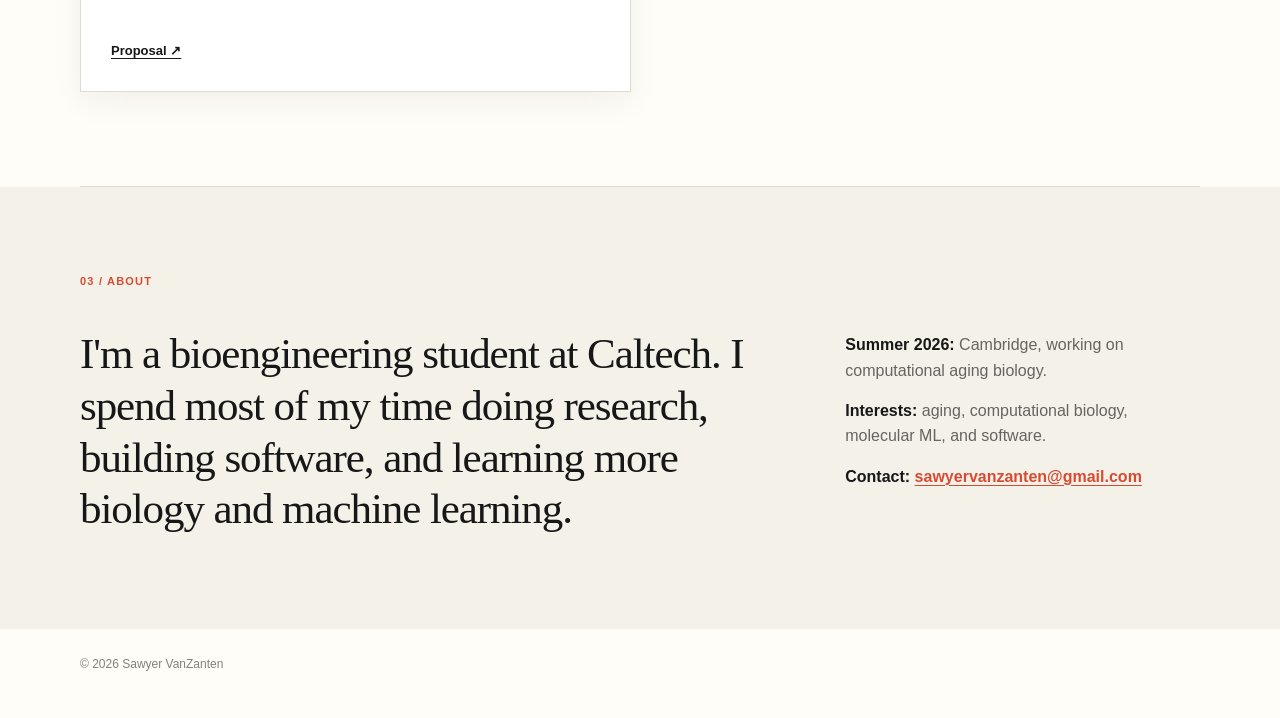
==== commit 25dba261: "Add senescent cell proposal to research section" ====
--- a/index.html
+++ b/index.html
@@ -136,6 +136,13 @@
           <p>Using roughly 13,000 single-stereocenter compounds and machine learning to optimize a simple substituent-ranking rule for predicting the sign of optical rotation.</p>
           <a href="https://docs.google.com/document/d/1gj6hJZGkeKxrxaBewzFp7AXgk-JntTfAGj2xWqQ45ts/edit?usp=sharing" target="_blank" rel="noreferrer">Abstract ↗</a>
         </article>
+
+        <article class="research-card">
+          <p class="meta">2026 · CALTECH · RESEARCH PROPOSAL</p>
+          <h3>Selective targeting of senescent cells</h3>
+          <p>A proposal to test whether layered viral-vector targeting—cell entry, transcriptional gating, and senescence-selective payloads—can improve the selectivity of senescent-cell clearance.</p>
+          <a href="https://docs.google.com/document/d/1yONIsCsziop6arxNgFfb-FmM9GbEO5m2DiNGWUt1WTM/edit?usp=sharing" target="_blank" rel="noreferrer">Proposal ↗</a>
+        </article>
       </div>
     </section>
 
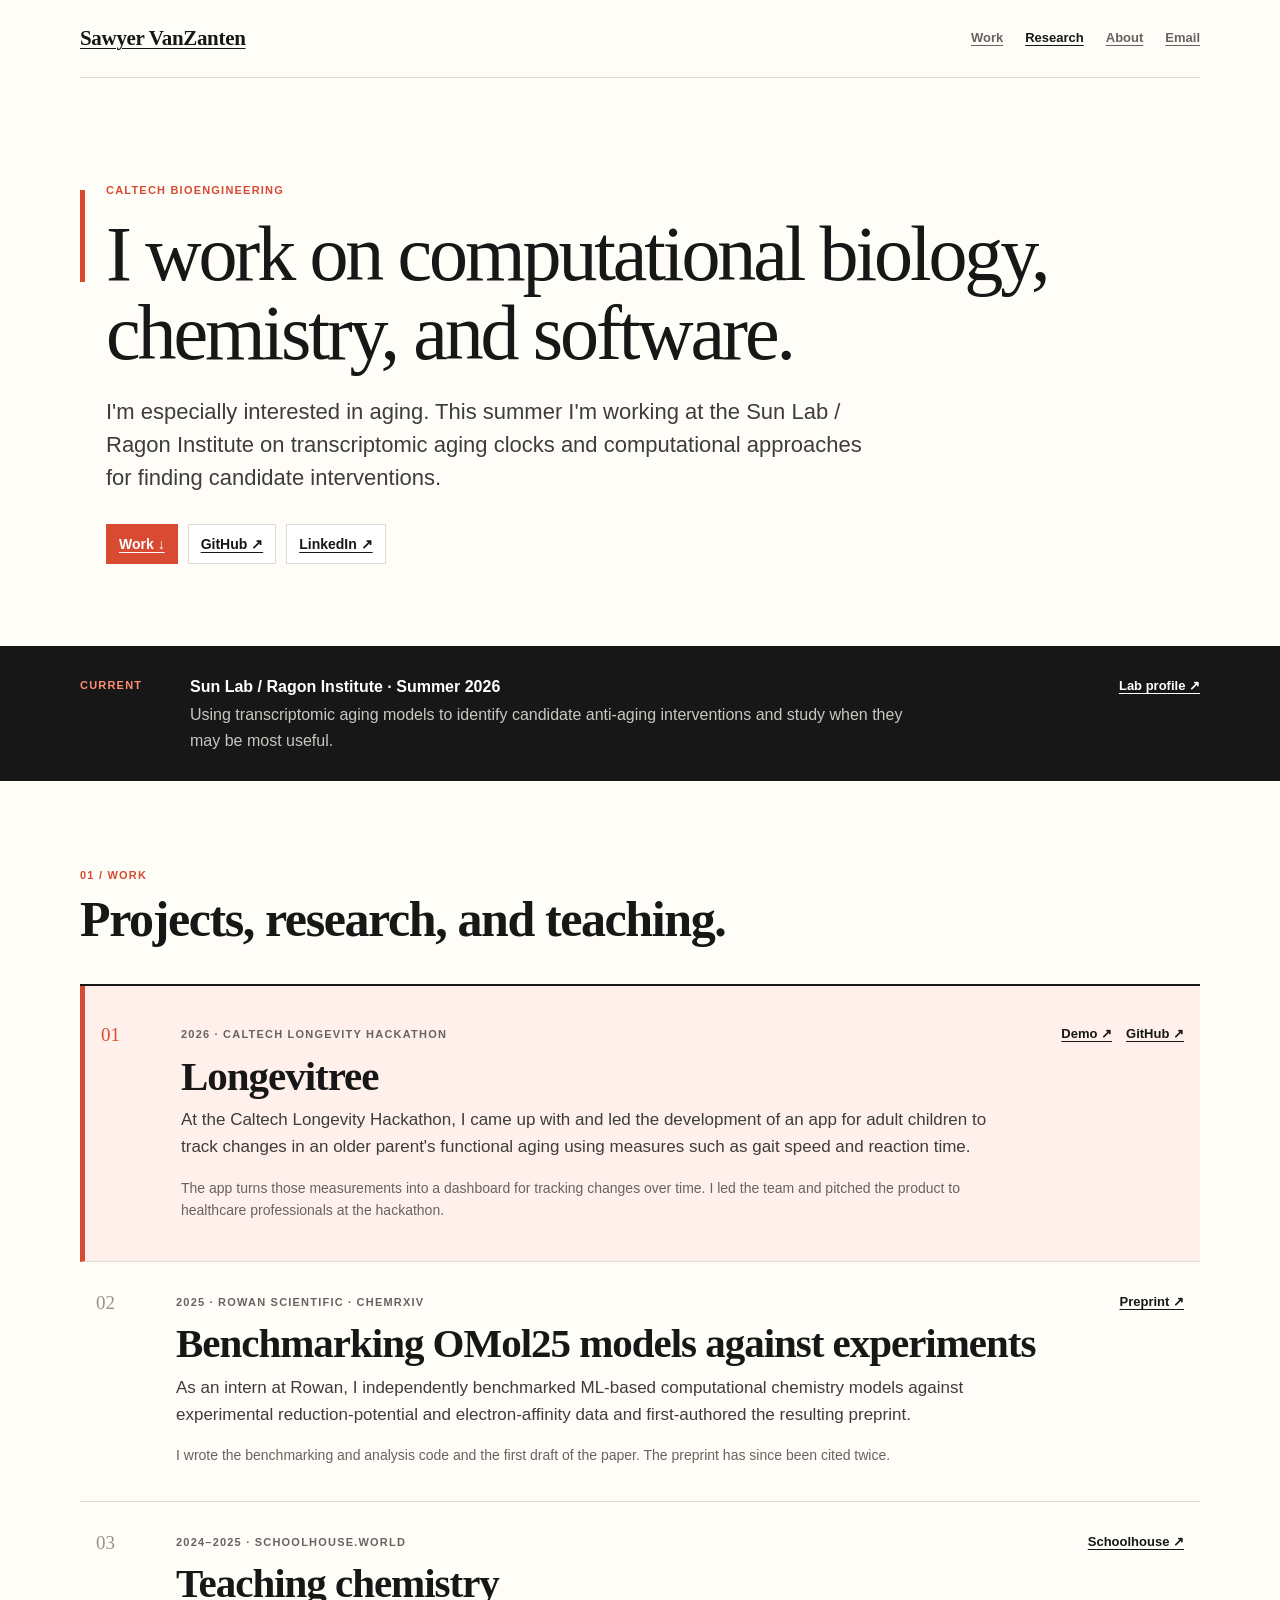
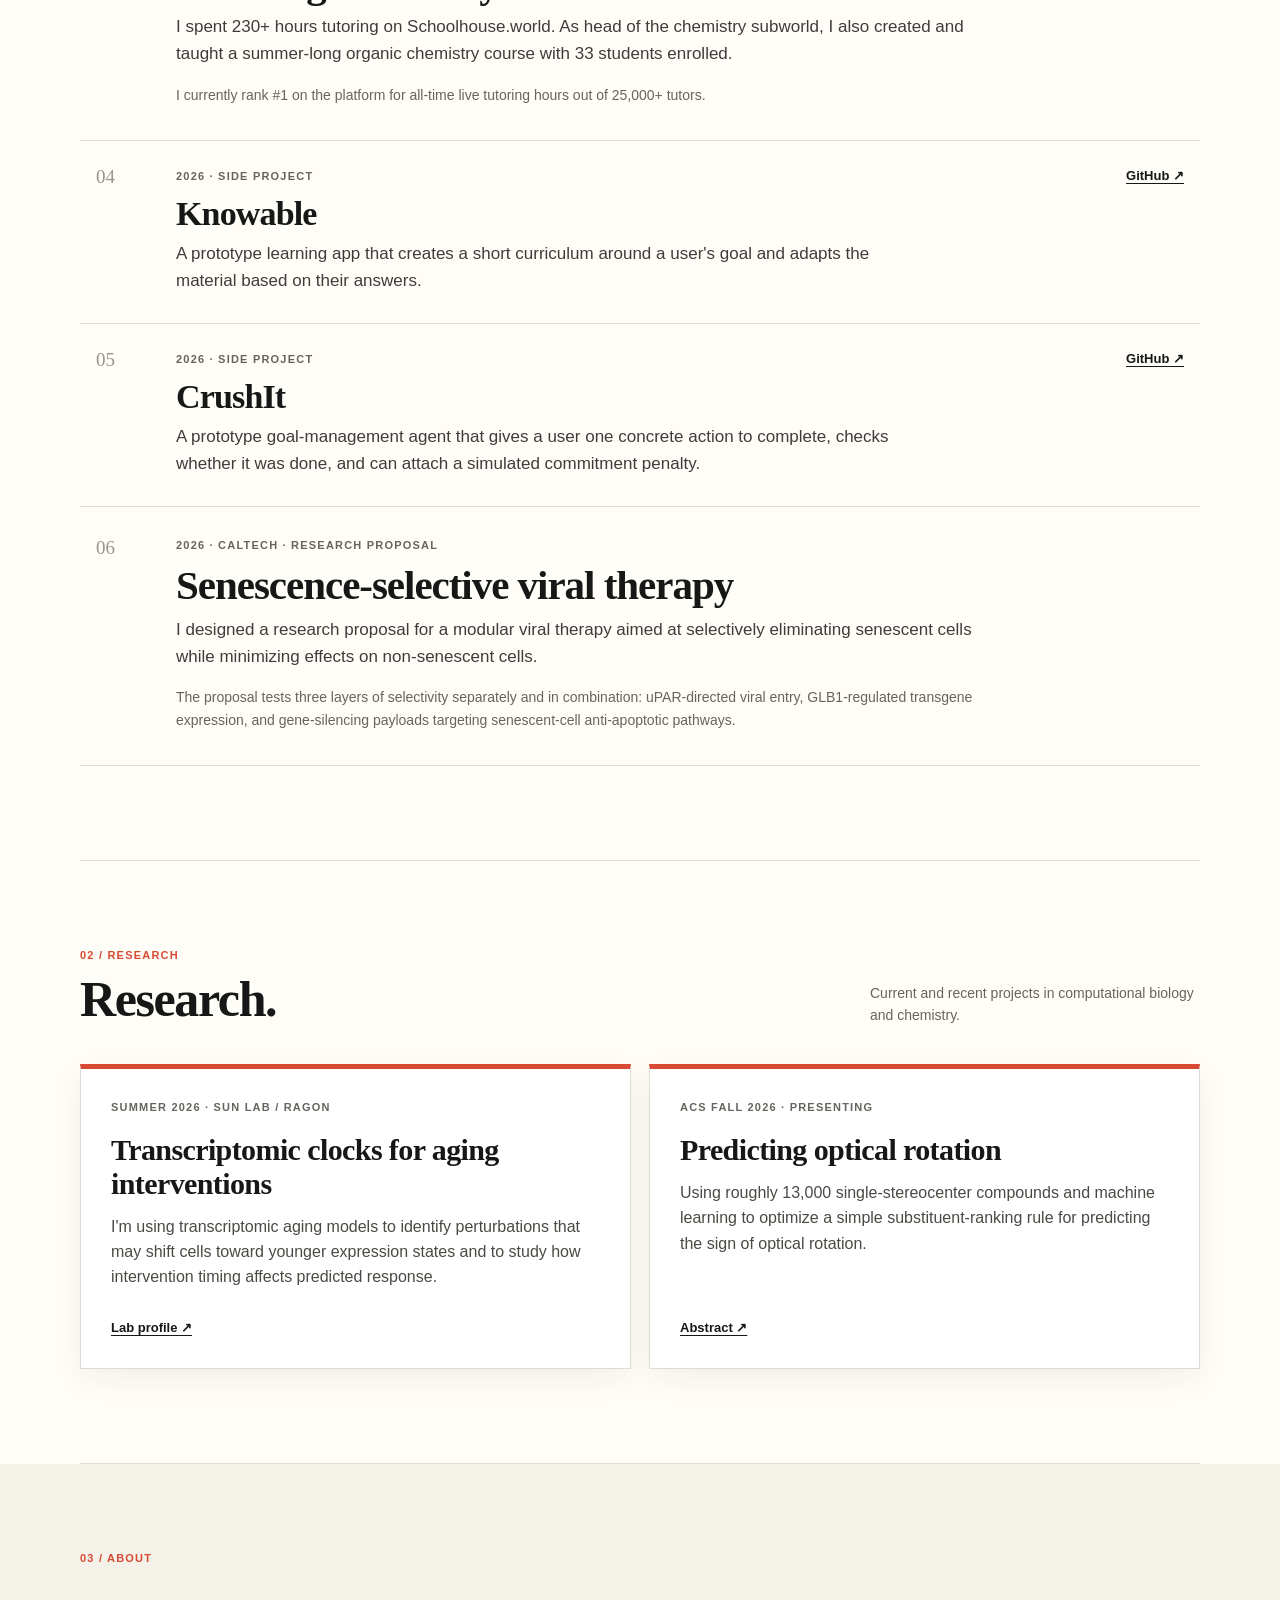
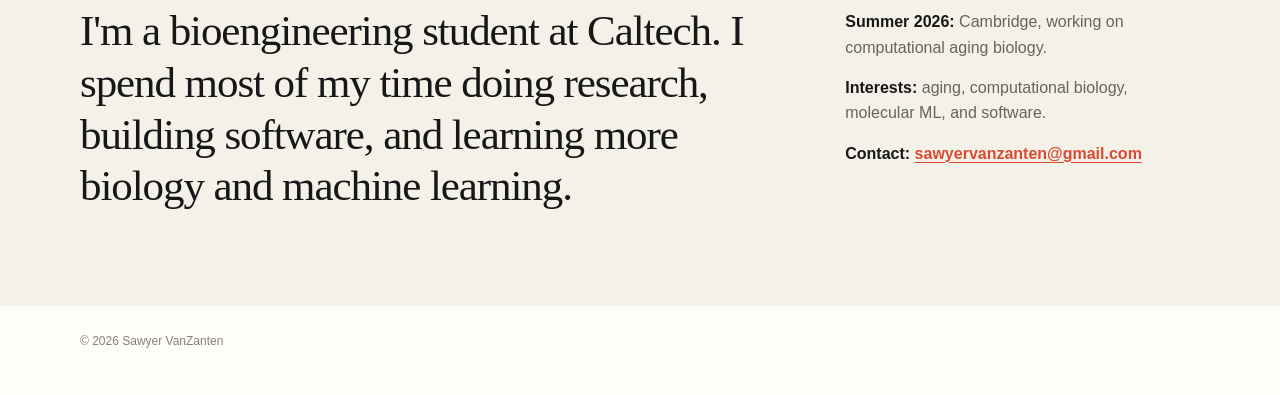
==== commit fd3d225d: "Remove duplicate root proposal card" ====
--- a/index.html
+++ b/index.html
@@ -136,13 +136,6 @@
           <p>Using roughly 13,000 single-stereocenter compounds and machine learning to optimize a simple substituent-ranking rule for predicting the sign of optical rotation.</p>
           <a href="https://docs.google.com/document/d/1gj6hJZGkeKxrxaBewzFp7AXgk-JntTfAGj2xWqQ45ts/edit?usp=sharing" target="_blank" rel="noreferrer">Abstract ↗</a>
         </article>
-
-        <article class="research-card">
-          <p class="meta">2026 · CALTECH · RESEARCH PROPOSAL</p>
-          <h3>Selective targeting of senescent cells</h3>
-          <p>A proposal to test whether layered viral-vector targeting—cell entry, transcriptional gating, and senescence-selective payloads—can improve the selectivity of senescent-cell clearance.</p>
-          <a href="https://docs.google.com/document/d/1yONIsCsziop6arxNgFfb-FmM9GbEO5m2DiNGWUt1WTM/edit?usp=sharing" target="_blank" rel="noreferrer">Proposal ↗</a>
-        </article>
       </div>
     </section>
 
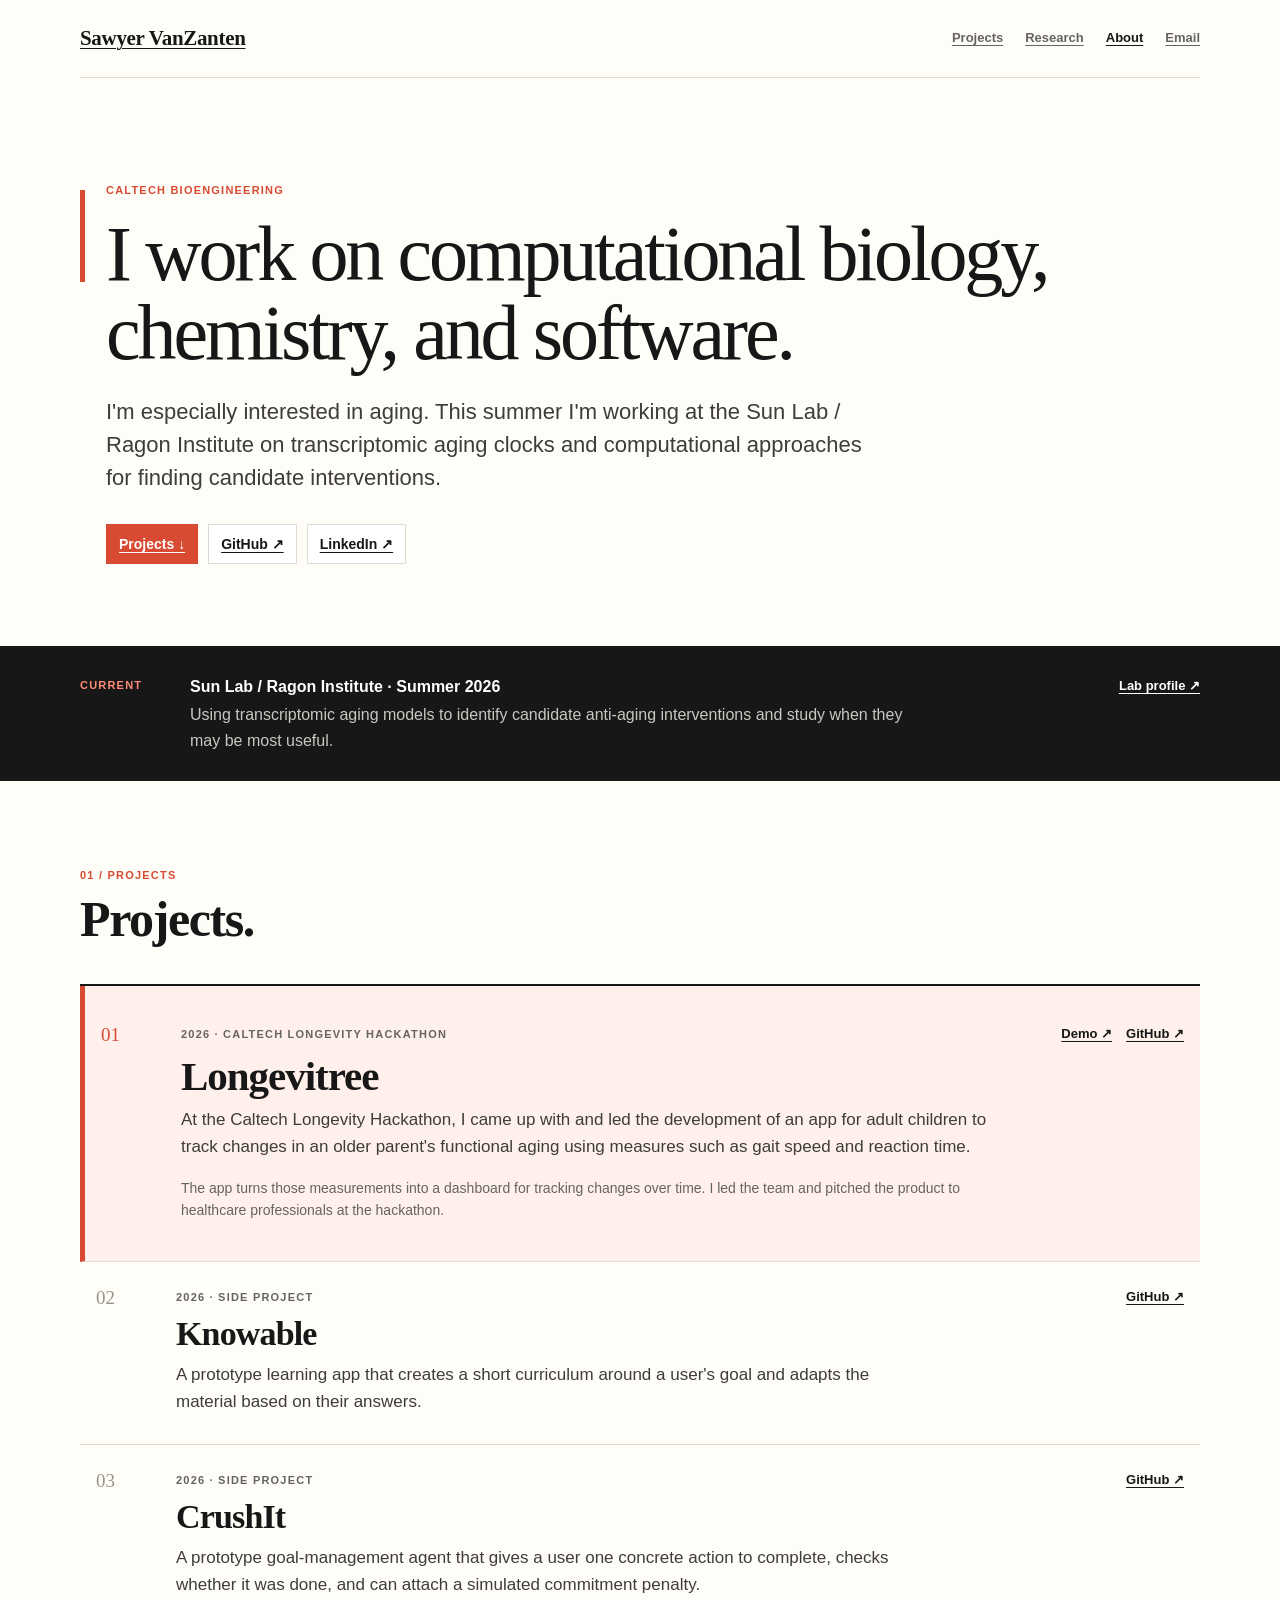
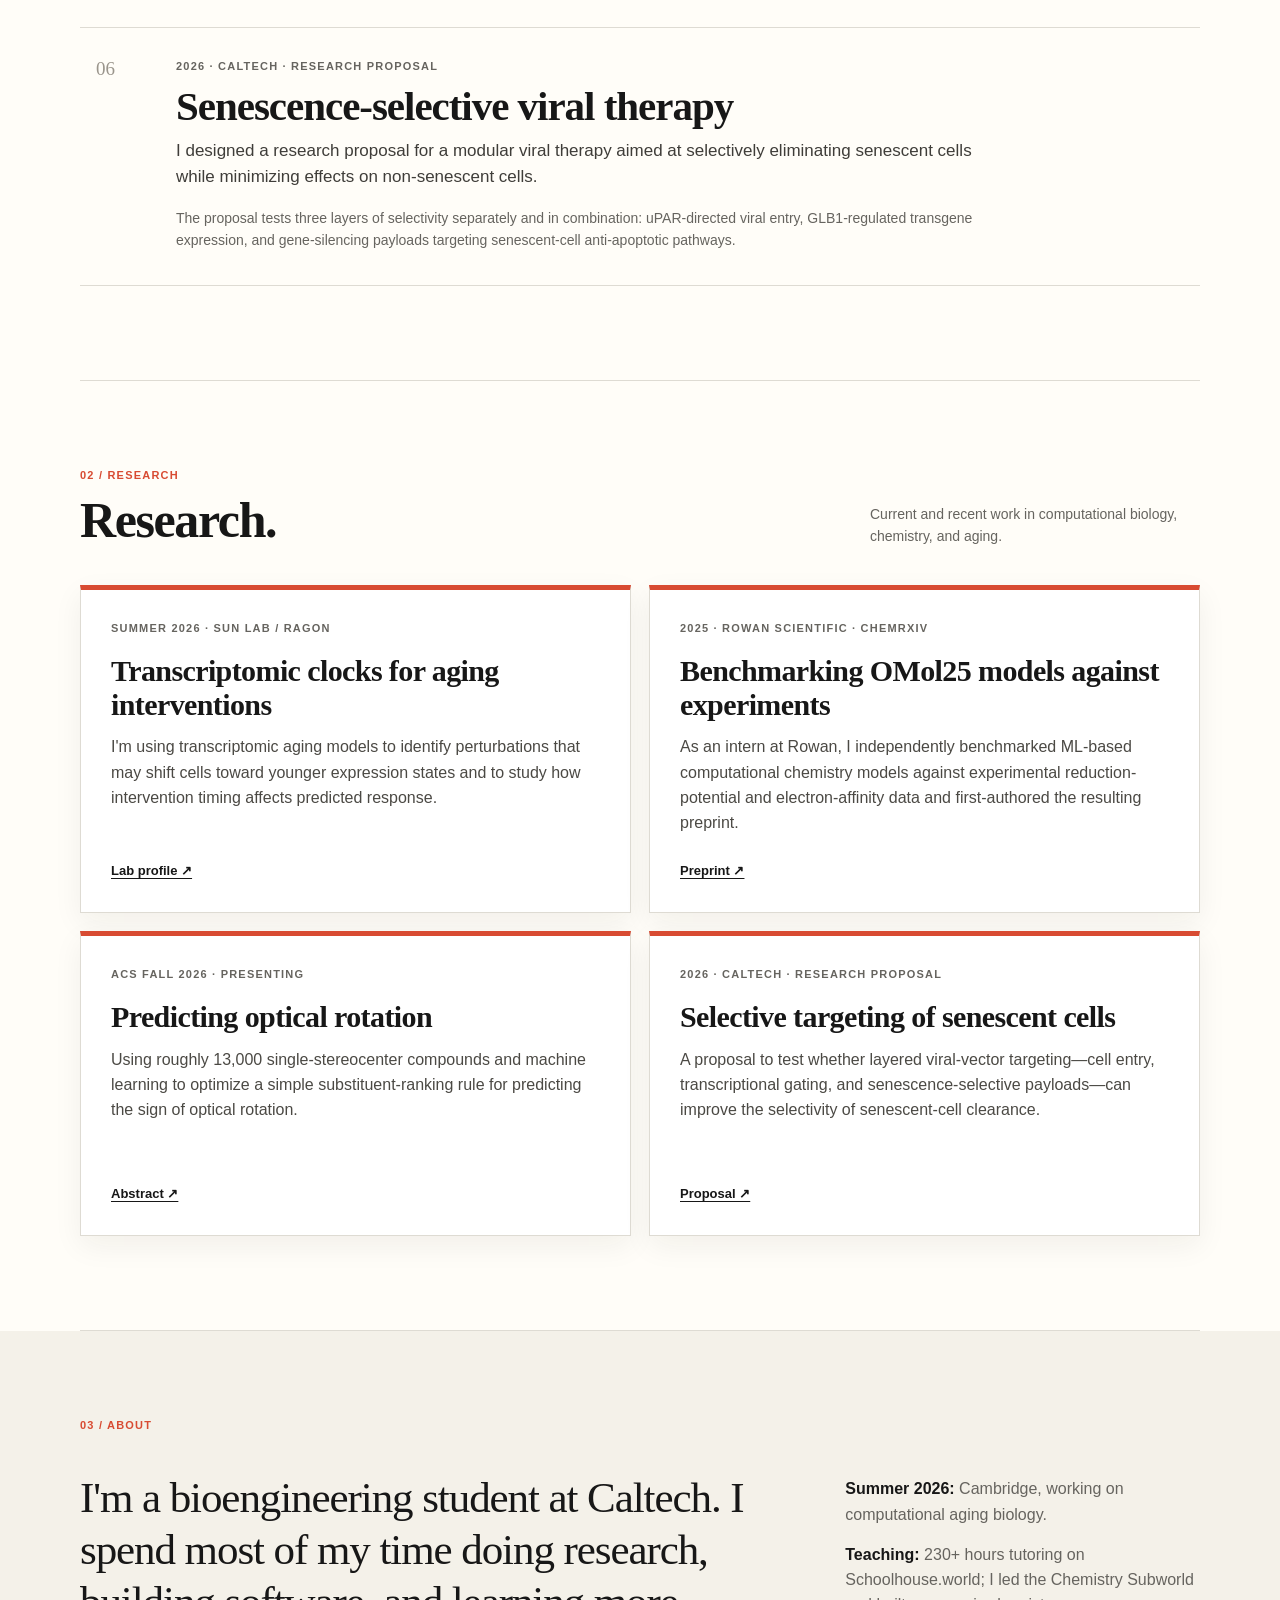
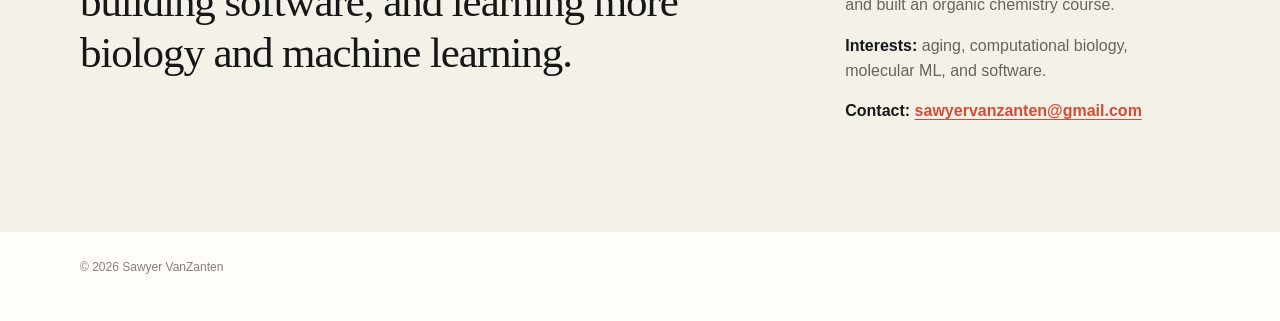
==== commit fe903658: "Separate projects and research; add senescent-cell proposal link" ====
--- a/index.html
+++ b/index.html
@@ -13,7 +13,7 @@
   <header class="site-header">
     <a class="name" href="#top">Sawyer VanZanten</a>
     <nav aria-label="Primary navigation">
-      <a href="#work">Work</a>
+      <a href="#projects">Projects</a>
       <a href="#research">Research</a>
       <a href="#about">About</a>
       <a href="mailto:sawyervanzanten@gmail.com">Email</a>
@@ -26,7 +26,7 @@
       <h1>I work on computational biology, chemistry, and software.</h1>
       <p class="lede">I'm especially interested in aging. This summer I'm working at the Sun Lab / Ragon Institute on transcriptomic aging clocks and computational approaches for finding candidate interventions.</p>
       <div class="hero-links">
-        <a class="primary-link" href="#work">Work ↓</a>
+        <a class="primary-link" href="#projects">Projects ↓</a>
         <a href="https://github.com/recant" target="_blank" rel="noreferrer">GitHub ↗</a>
         <a href="https://www.linkedin.com/in/sawyer-vanzanten" target="_blank" rel="noreferrer">LinkedIn ↗</a>
       </div>
@@ -41,10 +41,10 @@
       <a href="https://sunlab.mit.edu/members/sawyer-vanzanten.html" target="_blank" rel="noreferrer">Lab profile ↗</a>
     </section>
 
-    <section id="work" class="section">
+    <section id="projects" class="section">
       <div class="section-head">
-        <p class="section-kicker">01 / Work</p>
-        <h2>Projects, research, and teaching.</h2>
+        <p class="section-kicker">01 / Projects</p>
+        <h2>Projects.</h2>
       </div>
 
       <div class="work-list">
@@ -61,34 +61,8 @@
           </div>
         </article>
 
-        <article class="work-card">
+        <article class="work-card compact">
           <div class="work-index">02</div>
-          <div class="work-main">
-            <div class="work-topline">
-              <p class="meta">2025 · Rowan Scientific · ChemRxiv</p>
-              <div class="links"><a href="https://doi.org/10.26434/chemrxiv-2025-3stpx" target="_blank" rel="noreferrer">Preprint ↗</a></div>
-            </div>
-            <h3>Benchmarking OMol25 models against experiments</h3>
-            <p class="work-summary">As an intern at Rowan, I independently benchmarked ML-based computational chemistry models against experimental reduction-potential and electron-affinity data and first-authored the resulting preprint.</p>
-            <p class="work-note">I wrote the benchmarking and analysis code and the first draft of the paper. The preprint has since been cited twice.</p>
-          </div>
-        </article>
-
-        <article class="work-card">
-          <div class="work-index">03</div>
-          <div class="work-main">
-            <div class="work-topline">
-              <p class="meta">2024–2025 · Schoolhouse.world</p>
-              <div class="links"><a href="https://schoolhouse.world/u/257848" target="_blank" rel="noreferrer">Schoolhouse ↗</a></div>
-            </div>
-            <h3>Teaching chemistry</h3>
-            <p class="work-summary">I spent 230+ hours tutoring on Schoolhouse.world. As head of the chemistry subworld, I also created and taught a summer-long organic chemistry course with 33 students enrolled.</p>
-            <p class="work-note">I currently rank #1 on the platform for all-time live tutoring hours out of 25,000+ tutors.</p>
-          </div>
-        </article>
-
-        <article class="work-card compact">
-          <div class="work-index">04</div>
           <div class="work-main">
             <div class="work-topline">
               <p class="meta">2026 · Side project</p>
@@ -100,7 +74,7 @@
         </article>
 
         <article class="work-card compact">
-          <div class="work-index">05</div>
+          <div class="work-index">03</div>
           <div class="work-main">
             <div class="work-topline">
               <p class="meta">2026 · Side project</p>
@@ -119,7 +93,7 @@
           <p class="section-kicker">02 / Research</p>
           <h2>Research.</h2>
         </div>
-        <p class="section-aside">Current and recent projects in computational biology and chemistry.</p>
+        <p class="section-aside">Current and recent work in computational biology, chemistry, and aging.</p>
       </div>
 
       <div class="research-grid">
@@ -131,10 +105,24 @@
         </article>
 
         <article class="research-card">
+          <p class="meta">2025 · ROWAN SCIENTIFIC · CHEMRXIV</p>
+          <h3>Benchmarking OMol25 models against experiments</h3>
+          <p>As an intern at Rowan, I independently benchmarked ML-based computational chemistry models against experimental reduction-potential and electron-affinity data and first-authored the resulting preprint.</p>
+          <a href="https://doi.org/10.26434/chemrxiv-2025-3stpx" target="_blank" rel="noreferrer">Preprint ↗</a>
+        </article>
+
+        <article class="research-card">
           <p class="meta">ACS FALL 2026 · PRESENTING</p>
           <h3>Predicting optical rotation</h3>
           <p>Using roughly 13,000 single-stereocenter compounds and machine learning to optimize a simple substituent-ranking rule for predicting the sign of optical rotation.</p>
           <a href="https://docs.google.com/document/d/1gj6hJZGkeKxrxaBewzFp7AXgk-JntTfAGj2xWqQ45ts/edit?usp=sharing" target="_blank" rel="noreferrer">Abstract ↗</a>
+        </article>
+
+        <article class="research-card">
+          <p class="meta">2026 · CALTECH · RESEARCH PROPOSAL</p>
+          <h3>Selective targeting of senescent cells</h3>
+          <p>A proposal to test whether layered viral-vector targeting—cell entry, transcriptional gating, and senescence-selective payloads—can improve the selectivity of senescent-cell clearance.</p>
+          <a href="https://docs.google.com/document/d/1yONIsCsziop6arxNgFfb-FmM9GbEO5m2DiNGWUt1WTM/edit?usp=sharing" target="_blank" rel="noreferrer">Proposal ↗</a>
         </article>
       </div>
     </section>
@@ -147,6 +135,7 @@
         <p class="about-big">I'm a bioengineering student at Caltech. I spend most of my time doing research, building software, and learning more biology and machine learning.</p>
         <div class="about-small">
           <p><strong>Summer 2026:</strong> Cambridge, working on computational aging biology.</p>
+          <p><strong>Teaching:</strong> 230+ hours tutoring on Schoolhouse.world; I led the Chemistry Subworld and built an organic chemistry course.</p>
           <p><strong>Interests:</strong> aging, computational biology, molecular ML, and software.</p>
           <p><strong>Contact:</strong> <a href="mailto:sawyervanzanten@gmail.com">sawyervanzanten@gmail.com</a></p>
         </div>
